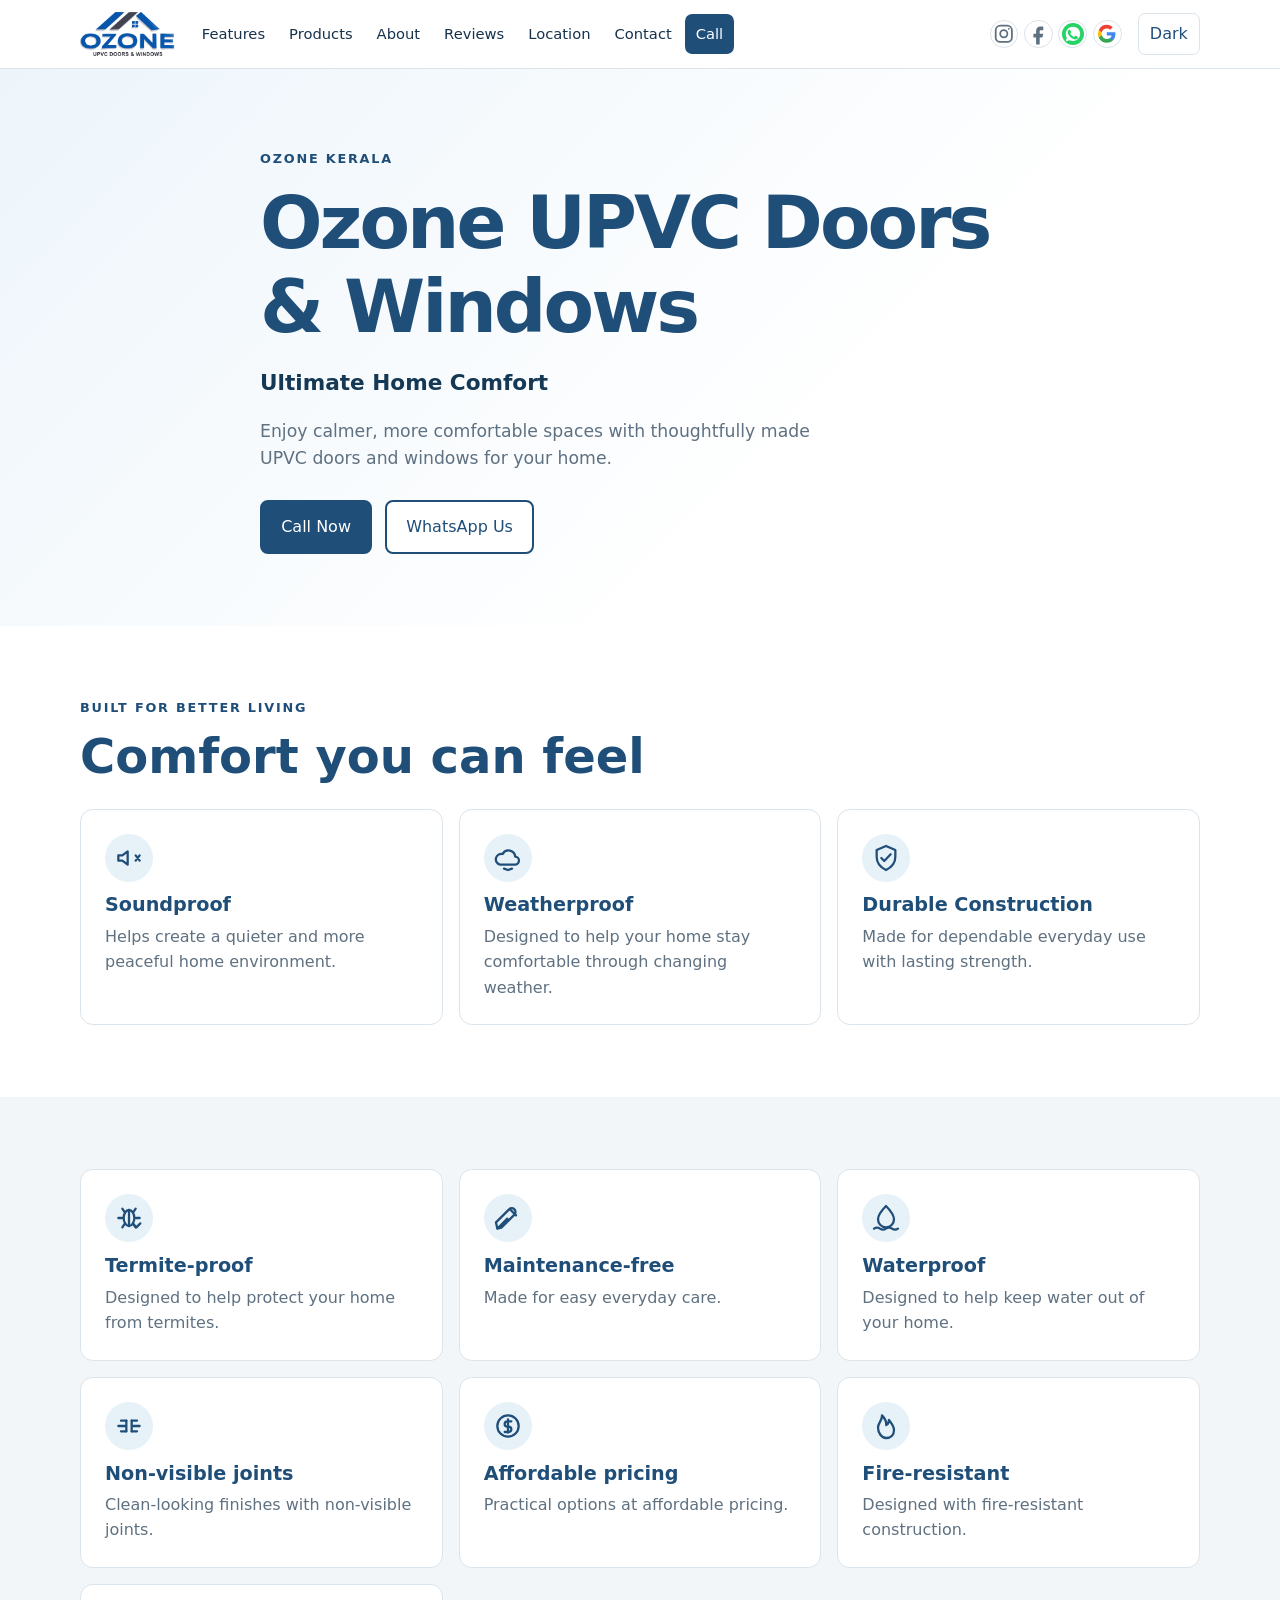
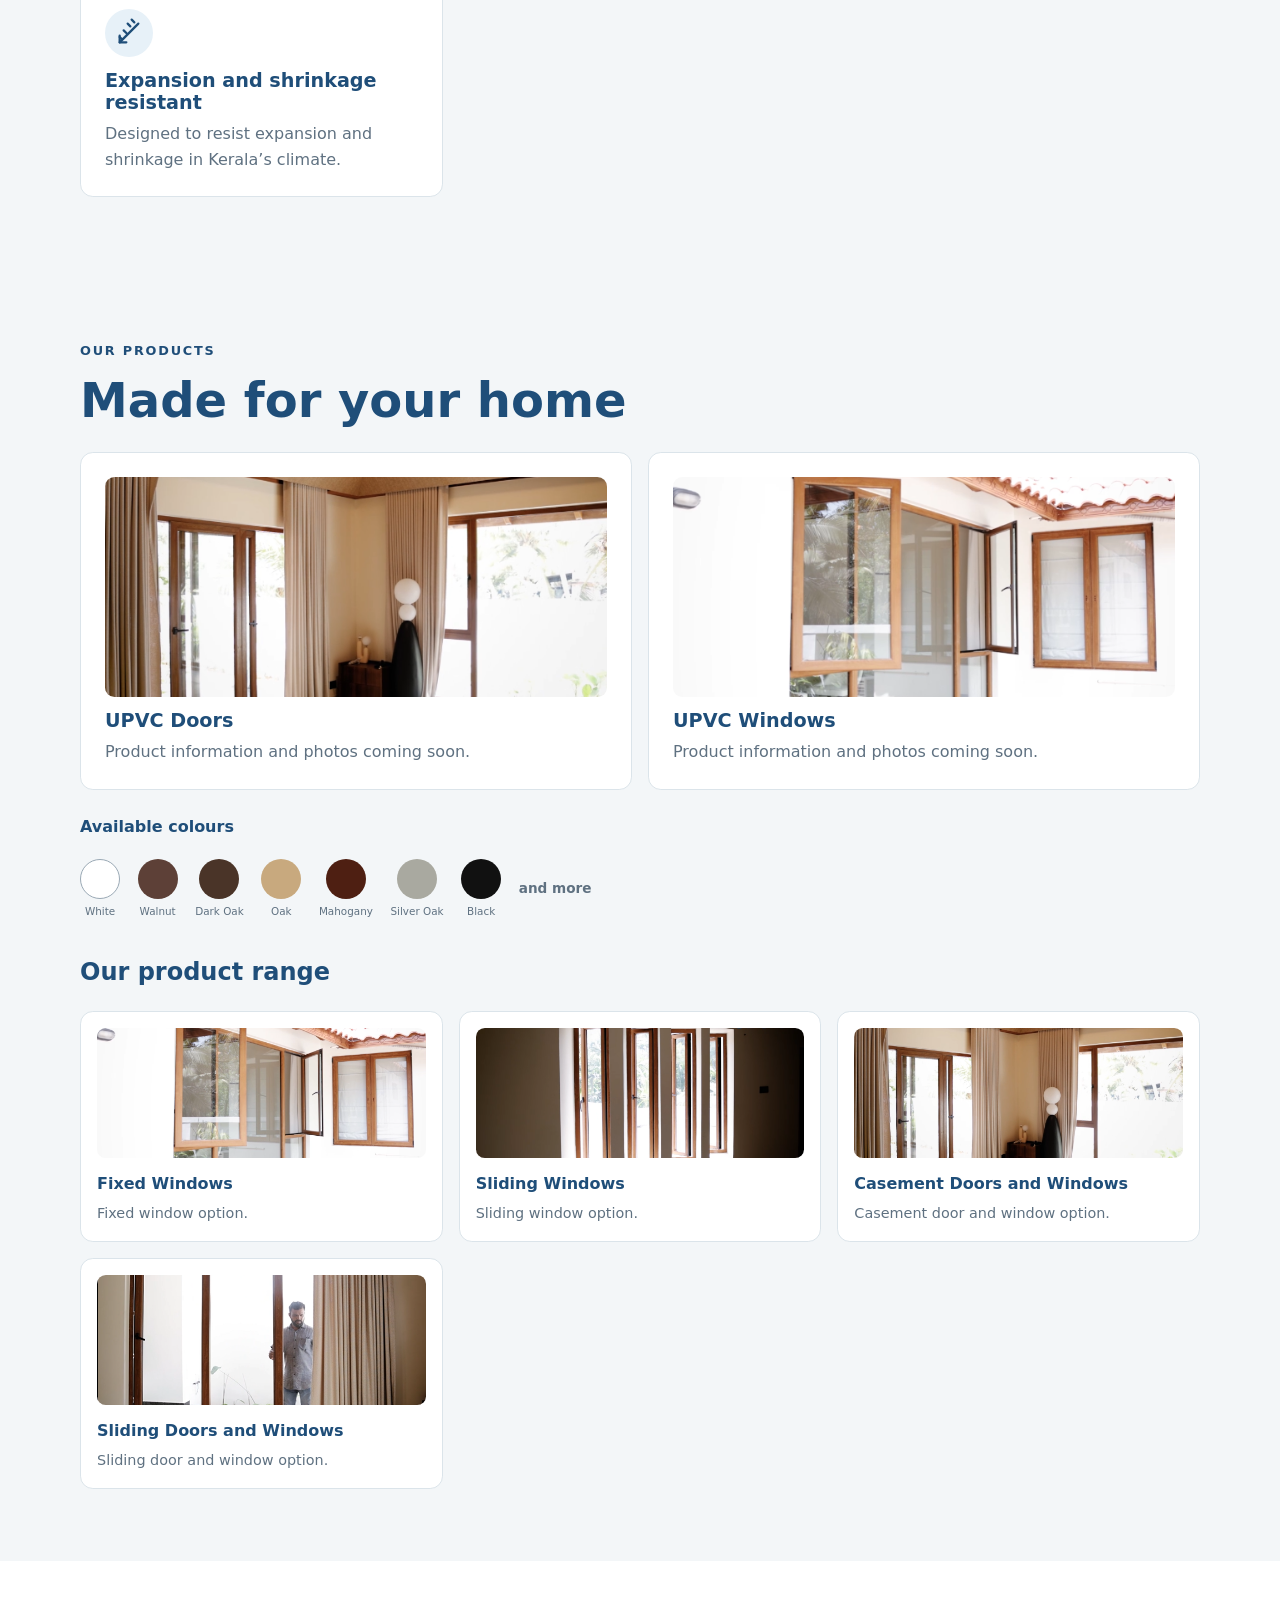
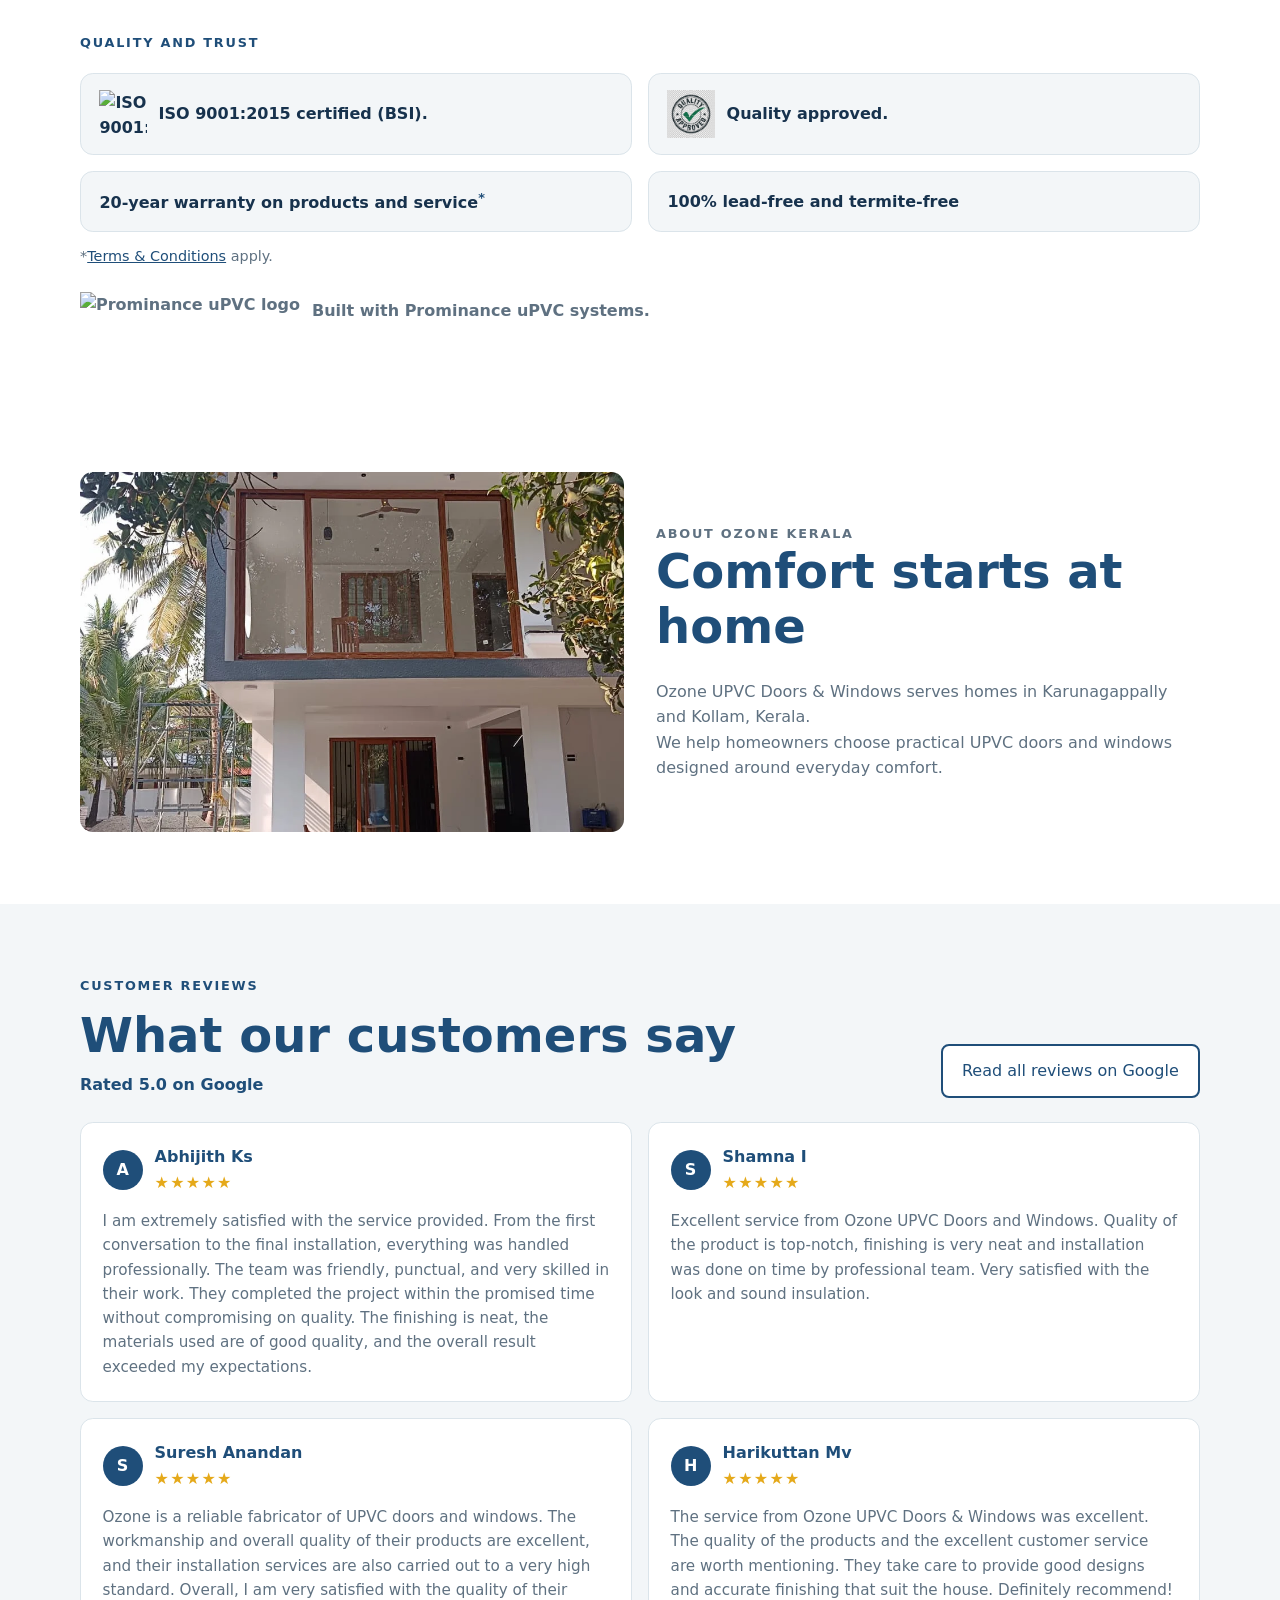
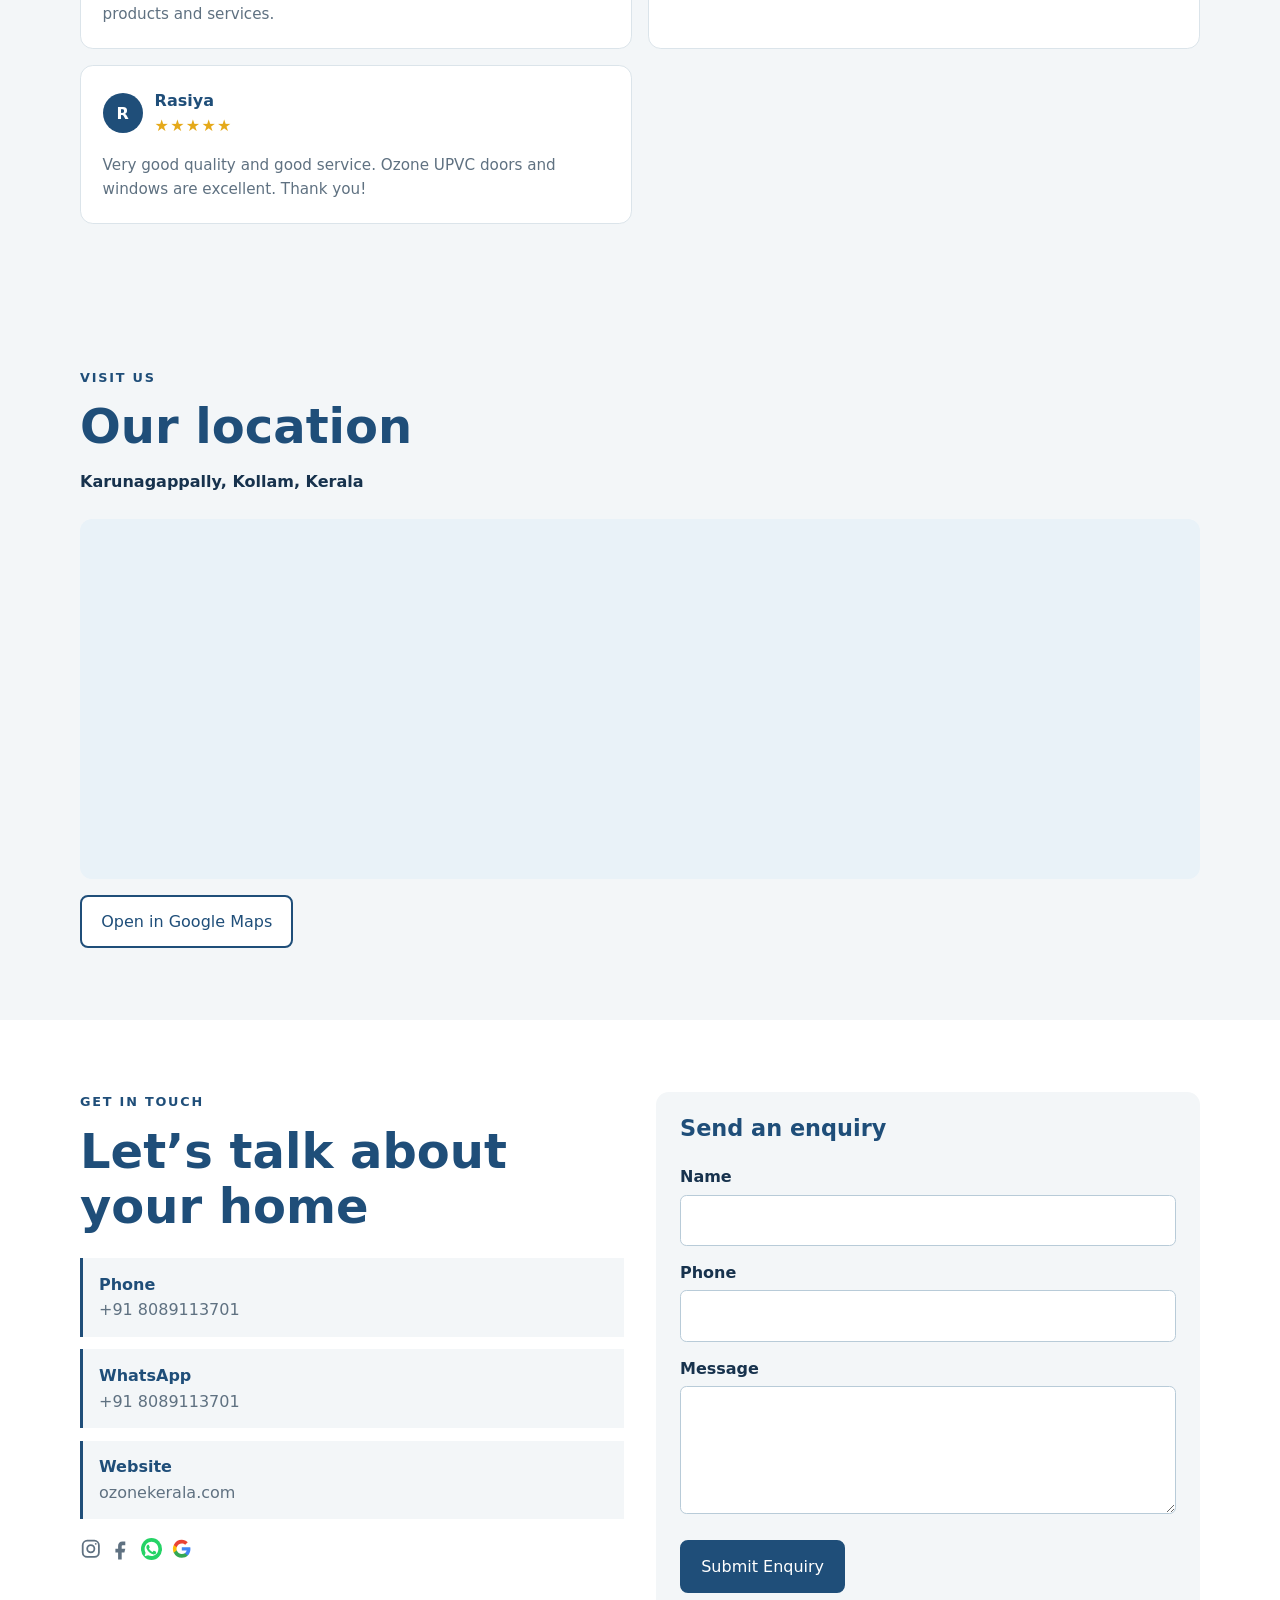
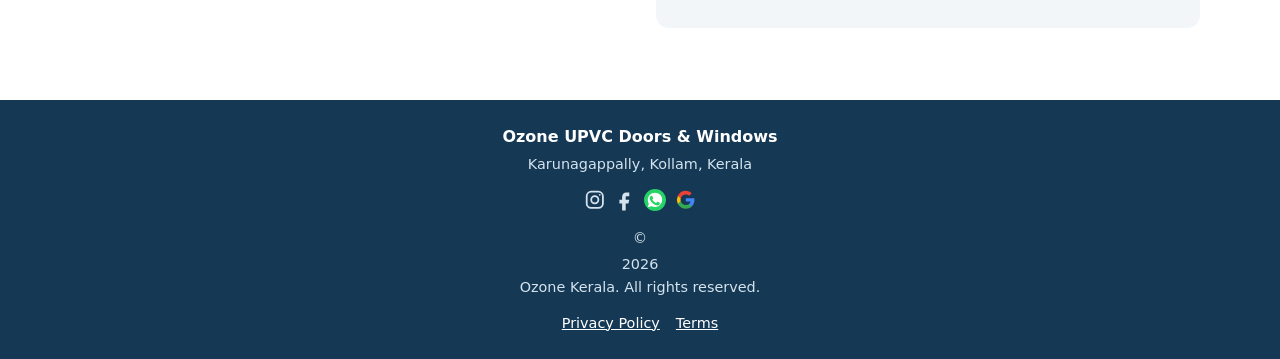
==== index.html @ e3a99dd0 "Add files via upload" ====
<!DOCTYPE html>
<html lang="en">
<head>
  <meta charset="UTF-8">
  <meta name="viewport" content="width=device-width, initial-scale=1.0">
  <meta name="description" content="Ozone UPVC Doors & Windows — Ultimate Home Comfort in Karunagappally, Kollam, Kerala.">
  <title>Ozone Kerala | UPVC Doors & Windows</title>
  <link rel="stylesheet" href="style.css">
</head>
<body>
  <header class="site-header">
    <nav class="nav container" aria-label="Main navigation">
      <a class="brand" href="#home" aria-label="Ozone Kerala home">
        <img class="brand-logo" src="images/ozone-logo.png" alt="Ozone Kerala logo">
        <span class="brand-fallback" hidden>Ozone Kerala</span>
        <span class="visually-hidden">Ozone Kerala</span>
      </a>
      <button class="nav-toggle" type="button" aria-expanded="false" aria-controls="nav-links">Menu</button>
      <div class="nav-links" id="nav-links">
        <a href="#features">Features</a>
        <a href="#products">Products</a>
        <a href="#about">About</a>
        <a href="#reviews">Reviews</a>
        <a href="#location">Location</a>
        <a href="#contact">Contact</a>
        <a class="nav-call" href="tel:+918089113701">Call</a>
      </div>
      <div class="social-links header-social" aria-label="Social links">
        <a class="social-icon instagram-icon" href="https://www.instagram.com/ozone_upvc_official/" aria-label="Ozone on Instagram" target="_blank" rel="noopener"><svg viewBox="0 0 24 24" aria-hidden="true"><rect x="3" y="3" width="18" height="18" rx="5" fill="none" stroke="currentColor" stroke-width="2"/><circle cx="12" cy="12" r="4" fill="none" stroke="currentColor" stroke-width="2"/><circle cx="17.5" cy="6.5" r="1" fill="currentColor"/></svg></a>
        <a class="social-icon facebook-icon" href="https://www.facebook.com/profile.php?id=61596107446256" aria-label="Ozone on Facebook" target="_blank" rel="noopener"><svg viewBox="0 0 24 24" aria-hidden="true"><path fill="currentColor" d="M14 8h3V4h-3c-3.3 0-5 2-5 5v3H6v4h3v8h4v-8h3l1-4h-4V9c0-.7.3-1 1-1Z"/></svg></a>
        <a class="social-icon whatsapp-icon" href="https://wa.me/918089113701" aria-label="Ozone on WhatsApp" target="_blank" rel="noopener"><svg viewBox="0 0 24 24" aria-hidden="true"><path fill="none" stroke="currentColor" stroke-width="2" d="M20 11.5a8 8 0 0 1-11.8 7L4 20l1.5-4.1A8 8 0 1 1 20 11.5Z"/><path fill="none" stroke="currentColor" stroke-width="2" stroke-linecap="round" d="M9 8.5c.3-.3.7-.2.9.1l.7 1.2c.2.3.1.6-.1.8l-.5.5c.5 1 1.3 1.8 2.3 2.3l.5-.5c.2-.2.5-.3.8-.1l1.2.7c.3.2.4.6.1.9l-.4.4c-.5.5-1.3.6-1.9.3-2.1-.9-3.9-2.7-4.8-4.8-.3-.7-.2-1.4.3-1.9L9 8.5Z"/></svg></a>
        <a class="social-icon google-icon" href="https://g.page/r/CSZUxiFrQUxIEBM/review" aria-label="Read Ozone reviews on Google" target="_blank" rel="noopener"><svg viewBox="0 0 24 24" aria-hidden="true"><path fill="#4285F4" d="M21.6 12.2c0-.7-.1-1.4-.2-2H12v3.8h5.4a4.6 4.6 0 0 1-2 3v2.5h3.2c1.9-1.8 3-4.3 3-7.3Z"/><path fill="#34A853" d="M12 22c2.7 0 5-.9 6.6-2.5l-3.2-2.5c-.9.6-2 .9-3.4.9-2.6 0-4.8-1.8-5.6-4.2H3.1v2.6A10 10 0 0 0 12 22Z"/><path fill="#FBBC05" d="M6.4 13.7a6 6 0 0 1 0-3.4V7.7H3.1a10 10 0 0 0 0 8.6l3.3-2.6Z"/><path fill="#EA4335" d="M12 6.1c1.5 0 2.8.5 3.8 1.5l2.8-2.8C17 3.2 14.7 2 12 2a10 10 0 0 0-8.9 5.7l3.3 2.6c.8-2.4 3-4.2 5.6-4.2Z"/></svg></a>
      </div>
    </nav>
  </header>

  <main>
    <section class="hero" id="home">
      <div class="container hero-content">
        <p class="eyebrow">Ozone Kerala</p>
        <h1>Ozone UPVC Doors &amp; Windows</h1>
        <p class="tagline">Ultimate Home Comfort</p>
        <p class="hero-copy">Enjoy calmer, more comfortable spaces with thoughtfully made UPVC doors and windows for your home.</p>
        <div class="button-row">
          <a class="button button-primary" href="tel:+918089113701">Call Now</a>
          <a class="button button-secondary" href="https://wa.me/918089113701">WhatsApp Us</a>
        </div>
      </div>
    </section>

    <section class="section" id="features">
      <div class="container">
        <p class="eyebrow">Built for better living</p>
        <h2>Comfort you can feel</h2>
        <div class="card-grid">
          <article class="feature-card"><span class="card-icon" aria-hidden="true">◌</span><h3>Soundproof</h3><p>Helps create a quieter and more peaceful home environment.</p></article>
          <article class="feature-card"><span class="card-icon" aria-hidden="true">◇</span><h3>Weatherproof</h3><p>Designed to help your home stay comfortable through changing weather.</p></article>
          <article class="feature-card"><span class="card-icon" aria-hidden="true">▣</span><h3>Durable Construction</h3><p>Made for dependable everyday use with lasting strength.</p></article>
        </div>
      </div>
    </section>

    <section class="section section-muted" id="features-more">
      <div class="container">
        <div class="card-grid">
          <article class="feature-card"><span class="card-icon" aria-hidden="true">▣</span><h3>Termite-proof</h3><p>Designed to help protect your home from termites.</p></article>
          <article class="feature-card"><span class="card-icon" aria-hidden="true">✦</span><h3>Maintenance-free</h3><p>Made for easy everyday care.</p></article>
          <article class="feature-card"><span class="card-icon" aria-hidden="true">◇</span><h3>Waterproof</h3><p>Designed to help keep water out of your home.</p></article>
          <article class="feature-card"><span class="card-icon" aria-hidden="true">⌁</span><h3>Non-visible joints</h3><p>Clean-looking finishes with non-visible joints.</p></article>
          <article class="feature-card"><span class="card-icon" aria-hidden="true">₹</span><h3>Affordable pricing</h3><p>Practical options at affordable pricing.</p></article>
          <article class="feature-card"><span class="card-icon" aria-hidden="true">△</span><h3>Fire-resistant</h3><p>Designed with fire-resistant construction.</p></article>
        </div>
        <p class="feature-note">Designed to resist expansion and shrinkage in Kerala’s climate.</p>
      </div>
    </section>

    <section class="section section-muted" id="products">
      <div class="container">
        <p class="eyebrow">Our products</p>
        <h2>Made for your home</h2>
        <div class="product-grid">
          <article class="product-card"><img class="product-main-image" src="images/door-1.png" alt="UPVC door in a bright living room"><h3>UPVC Doors</h3><p>Product information and photos coming soon.</p></article>
          <article class="product-card"><img class="product-main-image" src="images/window-1.png" alt="UPVC windows with wooden-look frames"><h3>UPVC Windows</h3><p>Product information and photos coming soon.</p></article>
        </div>
        <div class="colour-list"><strong>Available colours</strong><span>White, Walnut, Dark Oak, Oak, Mahogany, Silver Oak, Black, and more.</span></div>
      </div>
    </section>

    <section class="section" id="trust">
      <div class="container">
        <p class="eyebrow">Quality and trust</p>
        <div class="trust-badges">
          <span class="trust-badge"><img src="images/bsi-stamp.png.png" alt="ISO 9001:2015 certified (BSI)"><span>ISO 9001:2015 certified (BSI).</span></span>
          <span class="trust-badge"><img src="images/skz-stamp.png" alt="Quality approved"><span>Quality approved.</span></span>
          <span class="trust-badge">20-year warranty on products and service</span>
          <span class="trust-badge">100% lead-free and termite-free</span>
        </div>
        <div class="prominance-note">Built with Prominance uPVC systems.</div>
      </div>
    </section>

    <section class="section" id="about">
      <div class="container about-layout"><div class="about-image"><img src="images/window-3.jpg" alt="UPVC window at a home"></div><div class="narrow-content"><p class="eyebrow">About Ozone Kerala</p><h2>Comfort starts at home</h2><p>Ozone UPVC Doors &amp; Windows serves homes in Karunagappally and Kollam, Kerala.</p><p>We help homeowners choose practical UPVC doors and windows designed around everyday comfort.</p></div></div>
    </section>

    <section class="section section-muted" id="reviews">
      <div class="container">
        <div class="reviews-heading">
          <div><p class="eyebrow">Customer reviews</p><h2>What our customers say</h2><p class="rating-summary">Rated 5.0 on Google</p></div>
          <a class="button button-secondary" href="https://g.page/r/CSZUxiFrQUxIEBM/review">Read all reviews on Google</a>
        </div>
        <div class="reviews-grid" id="reviews-grid"></div>
      </div>
    </section>

    <section class="section section-muted" id="location">
      <div class="container"><p class="eyebrow">Visit us</p><h2>Our location</h2><p class="address">Karunagappally, Kollam, Kerala</p>
        <div class="map-frame"><iframe src="https://www.google.com/maps/embed?pb=!1m18!1m12!1m3!1d3939.9552568597574!2d76.54309747386797!3d9.067840888382017!2m3!1f0!2f0!3f0!3m2!1i1024!2i768!4f13.1!3m3!1m2!1s0x3b0603006b05c669%3A0x484c416b21c65426!2sOZONE%20UPVC%20DOORS%20%26%20WINDOWS!5e0!3m2!1sen!2sin!4v1795111959495!5m2!1sen!2sin" width="600" height="450" style="border:0;" allowfullscreen="" loading="lazy" referrerpolicy="strict-origin-when-cross-origin"></iframe></div>
        <a class="button button-secondary map-link" href="https://maps.app.goo.gl/h7eGjtoceVw1a8vk8">Open in Google Maps</a>
      </div>
    </section>

    <section class="section" id="contact">
      <div class="container contact-grid">
        <div><p class="eyebrow">Get in touch</p><h2>Let’s talk about your home</h2><div class="contact-details"><a href="tel:+918089113701"><strong>Phone</strong><span>+91 8089113701</span></a><a href="https://wa.me/918089113701"><strong>WhatsApp</strong><span>+91 8089113701</span></a><a href="https://ozonekerala.com"><strong>Website</strong><span>ozonekerala.com</span></a></div><div class="social-links contact-social" aria-label="Social links"><a class="social-icon instagram-icon" href="https://www.instagram.com/ozone_upvc_official/" aria-label="Ozone on Instagram" target="_blank" rel="noopener"><svg viewBox="0 0 24 24" aria-hidden="true"><rect x="3" y="3" width="18" height="18" rx="5" fill="none" stroke="currentColor" stroke-width="2"/><circle cx="12" cy="12" r="4" fill="none" stroke="currentColor" stroke-width="2"/><circle cx="17.5" cy="6.5" r="1" fill="currentColor"/></svg></a><a class="social-icon facebook-icon" href="https://www.facebook.com/profile.php?id=61596107446256" aria-label="Ozone on Facebook" target="_blank" rel="noopener"><svg viewBox="0 0 24 24" aria-hidden="true"><path fill="currentColor" d="M14 8h3V4h-3c-3.3 0-5 2-5 5v3H6v4h3v8h4v-8h3l1-4h-4V9c0-.7.3-1 1-1Z"/></svg></a><a class="social-icon whatsapp-icon" href="https://wa.me/918089113701" aria-label="Ozone on WhatsApp" target="_blank" rel="noopener"><svg viewBox="0 0 24 24" aria-hidden="true"><path fill="none" stroke="currentColor" stroke-width="2" d="M20 11.5a8 8 0 0 1-11.8 7L4 20l1.5-4.1A8 8 0 1 1 20 11.5Z"/><path fill="none" stroke="currentColor" stroke-width="2" stroke-linecap="round" d="M9 8.5c.3-.3.7-.2.9.1l.7 1.2c.2.3.1.6-.1.8l-.5.5c.5 1 1.3 1.8 2.3 2.3l.5-.5c.2-.2.5-.3.8-.1l1.2.7c.3.2.4.6.1.9l-.4.4c-.5.5-1.3.6-1.9.3-2.1-.9-3.9-2.7-4.8-4.8-.3-.7-.2-1.4.3-1.9L9 8.5Z"/></svg></a><a class="social-icon google-icon" href="https://g.page/r/CSZUxiFrQUxIEBM/review" aria-label="Read Ozone reviews on Google" target="_blank" rel="noopener"><svg viewBox="0 0 24 24" aria-hidden="true"><path fill="#4285F4" d="M21.6 12.2c0-.7-.1-1.4-.2-2H12v3.8h5.4a4.6 4.6 0 0 1-2 3v2.5h3.2c1.9-1.8 3-4.3 3-7.3Z"/><path fill="#34A853" d="M12 22c2.7 0 5-.9 6.6-2.5l-3.2-2.5c-.9.6-2 .9-3.4.9-2.6 0-4.8-1.8-5.6-4.2H3.1v2.6A10 10 0 0 0 12 22Z"/><path fill="#FBBC05" d="M6.4 13.7a6 6 0 0 1 0-3.4V7.7H3.1a10 10 0 0 0 0 8.6l3.3-2.6Z"/><path fill="#EA4335" d="M12 6.1c1.5 0 2.8.5 3.8 1.5l2.8-2.8C17 3.2 14.7 2 12 2a10 10 0 0 0-8.9 5.7l3.3 2.6c.8-2.4 3-4.2 5.6-4.2Z"/></svg></a></div></div>
        <form class="enquiry-form" id="enquiry-form"><h3>Send an enquiry</h3><label for="name">Name</label><input id="name" name="name" type="text" autocomplete="name" required><label for="phone">Phone</label><input id="phone" name="phone" type="tel" autocomplete="tel" required><label for="message">Message</label><textarea id="message" name="message" rows="4" required></textarea>
          <!-- This form needs a form service to be connected later. -->
          <button class="button button-primary" type="submit">Submit Enquiry</button><p class="form-status" id="form-status" aria-live="polite"></p>
        </form>
      </div>
    </section>
  </main>

  <footer class="site-footer"><div class="container footer-content"><div><strong>Ozone UPVC Doors &amp; Windows</strong><span>Karunagappally, Kollam, Kerala</span></div><div class="social-links footer-social" aria-label="Social links"><a class="social-icon instagram-icon" href="https://www.instagram.com/ozone_upvc_official/" aria-label="Ozone on Instagram" target="_blank" rel="noopener"><svg viewBox="0 0 24 24" aria-hidden="true"><rect x="3" y="3" width="18" height="18" rx="5" fill="none" stroke="currentColor" stroke-width="2"/><circle cx="12" cy="12" r="4" fill="none" stroke="currentColor" stroke-width="2"/><circle cx="17.5" cy="6.5" r="1" fill="currentColor"/></svg></a><a class="social-icon facebook-icon" href="https://www.facebook.com/profile.php?id=61596107446256" aria-label="Ozone on Facebook" target="_blank" rel="noopener"><svg viewBox="0 0 24 24" aria-hidden="true"><path fill="currentColor" d="M14 8h3V4h-3c-3.3 0-5 2-5 5v3H6v4h3v8h4v-8h3l1-4h-4V9c0-.7.3-1 1-1Z"/></svg></a><a class="social-icon whatsapp-icon" href="https://wa.me/918089113701" aria-label="Ozone on WhatsApp" target="_blank" rel="noopener"><svg viewBox="0 0 24 24" aria-hidden="true"><path fill="none" stroke="currentColor" stroke-width="2" d="M20 11.5a8 8 0 0 1-11.8 7L4 20l1.5-4.1A8 8 0 1 1 20 11.5Z"/><path fill="none" stroke="currentColor" stroke-width="2" stroke-linecap="round" d="M9 8.5c.3-.3.7-.2.9.1l.7 1.2c.2.3.1.6-.1.8l-.5.5c.5 1 1.3 1.8 1.3 2.3l.5-.5c.2-.2.5-.3.8-.1l1.2.7c.3.2.4.6.1.9l-.4.4c-.5.5-1.3.6-1.9.3-2.1-.9-3.9-2.7-4.8-4.8-.3-.7-.2-1.4.3-1.9L9 8.5Z"/></svg></a><a class="social-icon google-icon" href="https://g.page/r/CSZUxiFrQUxIEBM/review" aria-label="Read Ozone reviews on Google" target="_blank" rel="noopener"><svg viewBox="0 0 24 24" aria-hidden="true"><path fill="#4285F4" d="M21.6 12.2c0-.7-.1-1.4-.2-2H12v3.8h5.4a4.6 4.6 0 0 1-2 3v2.5h3.2c1.9-1.8 3-4.3 3-7.3Z"/><path fill="#34A853" d="M12 22c2.7 0 5-.9 6.6-2.5l-3.2-2.5c-.9.6-2 .9-3.4.9-2.6 0-4.8-1.8-5.6-4.2H3.1v2.6A10 10 0 0 0 12 22Z"/><path fill="#FBBC05" d="M6.4 13.7a6 6 0 0 1 0-3.4V7.7H3.1a10 10 0 0 0 0 8.6l3.3-2.6Z"/><path fill="#EA4335" d="M12 6.1c1.5 0 2.8.5 3.8 1.5l2.8-2.8C17 3.2 14.7 2 12 2a10 10 0 0 0-8.9 5.7l3.3 2.6c.8-2.4 3-4.2 5.6-4.2Z"/></svg></a></div><p>&copy; <span id="current-year"></span> Ozone Kerala. All rights reserved.</p></div></footer>
  <script src="script.js"></script>
</body>
</html>
---- style.css ----
:root{--blue:#1f4e79;--blue-dark:#153855;--ink:#17324d;--muted:#5f7181;--light:#f3f6f8;--border:#dbe4ea}
*{box-sizing:border-box}html{scroll-behavior:smooth}body{margin:0;color:var(--ink);font-family:Inter,ui-sans-serif,system-ui,-apple-system,"Segoe UI",sans-serif;line-height:1.6}a{color:inherit;text-decoration:none}.container{width:min(1120px,calc(100% - 2rem));margin:auto}.site-header{position:sticky;top:0;z-index:10;background:#fff;border-bottom:1px solid var(--border)}.nav{min-height:68px;display:flex;align-items:center;justify-content:space-between;gap:1rem}.brand{display:flex;align-items:center;gap:.65rem;font-weight:800;color:var(--blue);font-size:1.05rem}.brand small{display:block;color:var(--muted);font-size:.68rem;letter-spacing:.12em;text-transform:uppercase}.brand-mark{display:grid;place-items:center;width:2.15rem;height:2.15rem;border:2px solid var(--blue);border-radius:50%;font-size:1.2rem}.nav-toggle{border:1px solid var(--border);background:#fff;color:var(--blue);padding:.55rem .75rem;border-radius:.45rem;font:inherit}.nav-links{display:none;position:absolute;top:68px;left:0;right:0;padding:1rem;background:#fff;border-bottom:1px solid var(--border)}.nav-links.open{display:grid;gap:.75rem}.nav-links a{padding:.5rem}.nav-call{color:#fff!important;background:var(--blue);border-radius:.45rem;text-align:center}.hero{background:linear-gradient(135deg,#edf5fb,#fff 65%);padding:5rem 0 4.5rem}.hero-content{max-width:760px}.eyebrow{color:var(--blue);font-size:.8rem;font-weight:800;letter-spacing:.14em;text-transform:uppercase;margin:0 0 .7rem}h1,h2,h3{line-height:1.15;color:var(--blue);margin-top:0}h1{font-size:clamp(2.35rem,8vw,4.6rem);letter-spacing:-.04em;margin-bottom:1rem}h2{font-size:clamp(1.9rem,5vw,3rem);margin-bottom:1.5rem}.tagline{font-size:1.35rem;font-weight:700;color:var(--blue-dark);margin:.5rem 0}.hero-copy{max-width:580px;color:var(--muted);font-size:1.08rem}.button-row{display:flex;flex-wrap:wrap;gap:.8rem;margin-top:1.7rem}.button{display:inline-flex;align-items:center;justify-content:center;min-height:3.1rem;padding:.75rem 1.2rem;border:2px solid var(--blue);border-radius:.5rem;font-weight:750;cursor:pointer;font:inherit}.button-primary{background:var(--blue);color:#fff}.button-primary:hover,.nav-call:hover{background:var(--blue-dark)}.button-secondary{color:var(--blue);background:#fff}.section{padding:4.5rem 0}.section-muted{background:var(--light)}.card-grid,.product-grid{display:grid;gap:1rem}.feature-card,.product-card{background:#fff;border:1px solid var(--border);border-radius:.8rem;padding:1.5rem}.feature-card h3,.product-card h3{margin:.8rem 0 .45rem;font-size:1.2rem}.feature-card p,.product-card p,.narrow-content p{color:var(--muted);margin:0}.card-icon{display:grid;place-items:center;width:2.6rem;height:2.6rem;border-radius:50%;background:#e7f1f8;color:var(--blue);font-size:1.45rem}.product-placeholder{min-height:150px;display:grid;place-items:center;border:1px dashed #9eb7c8;border-radius:.6rem;background:#f7fafc;color:#7190a6;font-weight:700}.narrow-content{max-width:760px}.address{font-weight:700;margin-top:-.6rem}.map-placeholder{min-height:260px;margin-top:1.5rem;border:1px dashed #9eb7c8;border-radius:.75rem;background:linear-gradient(135deg,#e9f2f8,#f8fbfd);display:grid;place-items:center;color:#7190a6;font-weight:700;text-align:center}.contact-grid{display:grid;gap:2rem}.contact-details{display:grid;gap:.8rem;margin-top:1.5rem}.contact-details a{display:flex;flex-direction:column;padding:.85rem 1rem;border-left:3px solid var(--blue);background:var(--light)}.contact-details strong{color:var(--blue)}.contact-details span{color:var(--muted)}.enquiry-form{padding:1.5rem;background:var(--light);border-radius:.8rem}.enquiry-form h3{font-size:1.4rem}.enquiry-form label{display:block;font-weight:700;margin:.85rem 0 .3rem}.enquiry-form input,.enquiry-form textarea{width:100%;border:1px solid #b8cbd8;border-radius:.4rem;padding:.75rem;font:inherit;background:#fff}.enquiry-form textarea{resize:vertical}.enquiry-form .button{margin-top:1.1rem}.form-status{color:var(--blue);font-size:.9rem;margin:.7rem 0 0}.site-footer{background:var(--blue-dark);color:#fff;padding:1.5rem 0}.footer-content{display:flex;flex-direction:column;gap:.8rem}.footer-content strong,.footer-content span{display:block}.footer-content span,.footer-content p{color:#d4e3ed;font-size:.9rem;margin:.2rem 0 0}
@media (min-width:700px){.container{width:min(1120px,calc(100% - 4rem))}.nav-toggle{display:none}.nav-links{position:static;display:flex;align-items:center;gap:.2rem;padding:0;border:0}.nav-links a{padding:.5rem .65rem;font-size:.92rem}.card-grid,.product-grid{grid-template-columns:repeat(3,1fr)}.product-grid{grid-template-columns:repeat(2,1fr)}.contact-grid{grid-template-columns:1fr 1fr;align-items:start}.footer-content{flex-direction:row;align-items:center;justify-content:space-between}}

/* Keep hover movement gentle and consistent across interactive elements. */
.feature-card,.product-card,.button,.nav-links a,.contact-details a,.social-icon{transition:transform .3s ease,box-shadow .3s ease,background-color .3s ease,color .3s ease,border-color .3s ease}
.feature-card:hover,.product-card:hover{transform:translateY(-4px);box-shadow:0 .7rem 1.5rem rgba(31,78,121,.14)}
.product-placeholder{overflow:hidden}
.product-placeholder img{display:block;width:100%;height:100%;object-fit:cover;transition:transform .3s ease}
.product-placeholder:hover img{transform:scale(1.05)}
.product-main-image{display:block;width:100%;height:180px;object-fit:cover;border-radius:.6rem}
.button:hover{transform:translateY(-2px)}
.button-secondary:hover{background:var(--blue);color:#fff}
.nav-links a:hover{color:var(--blue);background:#edf5fb;border-radius:.4rem}
.social-icon:hover{color:var(--blue)}
.social-links{display:flex;align-items:center;gap:.55rem;flex-wrap:wrap}
.social-icon{color:var(--muted);font-weight:750;font-size:.9rem}
.header-social{gap:.35rem;margin-left:auto}
.header-social .social-icon{display:grid;place-items:center;width:1.8rem;height:1.8rem;border:1px solid var(--border);border-radius:50%;font-size:.8rem}
.contact-social{margin-top:1.2rem}
.footer-social .social-icon{color:#d4e3ed}
.footer-social .social-icon:hover{color:#fff}
.reviews-heading{display:flex;align-items:end;justify-content:space-between;gap:1.5rem;margin-bottom:1.5rem}
.reviews-heading h2{margin-bottom:.55rem}
.rating-summary{color:var(--blue);font-weight:800;margin:0}
.reviews-grid{display:grid;grid-template-columns:1fr;gap:1rem}
.review-card{background:#fff;border:1px solid var(--border);border-radius:.8rem;padding:1.35rem;transition:transform .3s ease,box-shadow .3s ease,background-color .3s ease,border-color .3s ease}
.review-card:hover{transform:translateY(-4px);box-shadow:0 .7rem 1.5rem rgba(31,78,121,.14)}
.review-header{display:flex;align-items:center;gap:.75rem;margin-bottom:.85rem}
.review-avatar{display:grid;place-items:center;width:2.5rem;height:2.5rem;border-radius:50%;background:var(--blue);color:#fff;font-weight:800}
.review-name{font-weight:800;color:var(--blue)}
.review-stars{color:#e5a91a;letter-spacing:.08em;font-size:1rem}
.review-text{color:var(--muted);font-size:.95rem;margin:0}
.map-frame{width:100%;height:280px;margin-top:1.5rem;overflow:hidden;border-radius:.75rem;background:#e9f2f8}
.map-frame iframe{display:block;width:100%;height:100%;border:0}
.map-link{margin-top:1rem}
.theme-toggle{min-height:2.5rem;padding:.45rem .7rem;border:1px solid var(--border);border-radius:.45rem;background:#fff;color:var(--blue);font:inherit;cursor:pointer;transition:background-color .3s ease,color .3s ease,border-color .3s ease}
.theme-toggle:hover{background:#edf5fb}
.splash-screen{position:fixed;inset:0;z-index:100;display:grid;place-items:center;background:#fff;opacity:1;visibility:visible;transition:opacity .35s ease,visibility .35s ease}
.splash-screen.is-hidden{opacity:0;visibility:hidden;pointer-events:none}
.splash-logo{width:min(260px,65vw);height:auto;min-height:44px;object-fit:contain;animation:splash-fade-in .7s ease both}.splash-fallback{color:var(--blue);font-size:clamp(1.5rem,6vw,2.4rem);font-weight:800}
@keyframes splash-fade-in{from{opacity:0;transform:scale(.97)}to{opacity:1;transform:scale(1)}}

/* Dark mode uses the saved choice, or the device preference on first visit. */
body.dark-mode{--ink:#edf5fb;--muted:#b7c7d4;--light:#17283c;--border:#2b4660;background:#0f1b2a;color:var(--ink)}
body.dark-mode .site-header,body.dark-mode .nav-links,body.dark-mode .theme-toggle{background:#0f1b2a;color:var(--ink);border-color:var(--border)}
body.dark-mode .hero{background:linear-gradient(135deg,#132940,#0f1b2a 65%)}
body.dark-mode .feature-card,body.dark-mode .product-card,body.dark-mode .button-secondary{background:#17283c;color:var(--ink);border-color:var(--border)}
body.dark-mode .review-card{background:#17283c;color:var(--ink);border-color:var(--border)}
body.dark-mode .feature-card:hover,body.dark-mode .product-card:hover{box-shadow:0 .7rem 1.5rem rgba(0,0,0,.28)}
body.dark-mode .product-placeholder,body.dark-mode .map-placeholder{background:#132940;border-color:#42627d;color:#b7c7d4}
body.dark-mode .enquiry-form,body.dark-mode .contact-details a{background:#17283c}
body.dark-mode .enquiry-form input,body.dark-mode .enquiry-form textarea{background:#0f1b2a;color:var(--ink);border-color:#42627d}
body.dark-mode .splash-screen{background:#0f1b2a}
body.dark-mode .splash-logo{background:#fff;border-radius:.65rem;padding:.45rem}

@media (prefers-reduced-motion:reduce){html{scroll-behavior:auto}.feature-card,.product-card,.button,.nav-links a,.contact-details a,.social-icon,.product-placeholder img,.theme-toggle{transition:none}.feature-card:hover,.product-card:hover,.button:hover,.product-placeholder:hover img{transform:none}.splash-logo{animation:none}.splash-screen{transition:none}}
@media (min-width:700px){.reviews-grid{grid-template-columns:repeat(2,1fr)}.map-frame{height:360px}}
@media (max-width:699px){.reviews-heading{align-items:flex-start;flex-direction:column}.header-social{display:none}}

/* Header and footer icon updates. */
.brand{flex-shrink:0}
.brand-logo{display:block;width:auto;height:44px}.brand-fallback{font-weight:800;color:var(--blue)}
.visually-hidden{position:absolute;width:1px;height:1px;padding:0;margin:-1px;overflow:hidden;clip:rect(0,0,0,0);white-space:nowrap;border:0}
.social-links{flex-wrap:wrap}
.social-icon{display:inline-flex;align-items:center;justify-content:center;transition:transform .3s ease,color .3s ease}
.social-icon svg{display:block;width:1.35rem;height:1.35rem}
.social-icon:hover{transform:translateY(-2px)}
.instagram-icon:hover{color:#e4405f}.facebook-icon:hover{color:#1877f2}.whatsapp-icon:hover{color:#25d366}.google-icon:hover{color:#fbbc05}
.whatsapp-icon img{display:block;width:1.35rem;height:1.35rem}
.header-social{flex-wrap:nowrap;gap:.35rem;margin-left:auto;white-space:nowrap}
.header-social .social-icon{display:inline-flex;width:1.8rem;height:1.8rem;border:1px solid var(--border);border-radius:50%;font-size:.8rem}
.footer-content{align-items:center;text-align:center}
@media (min-width:700px){.footer-content{flex-direction:column;align-items:center;justify-content:center}}
@media (min-width:700px) and (max-width:899px){.header-social{display:none}}
@media (max-width:699px){.brand-logo{height:36px}.header-social{display:none}}
@media (prefers-reduced-motion:reduce){.social-icon{transition:none}.social-icon:hover{transform:none}}
.feature-note{margin:1.5rem 0 0;color:var(--muted);font-weight:700}
.colour-list{display:flex;flex-wrap:wrap;gap:.5rem .8rem;margin-top:1.5rem;color:var(--muted)}
.colour-list strong{color:var(--blue)}
.trust-badges{display:grid;grid-template-columns:1fr;gap:1rem;margin-top:1.2rem}
.trust-badge{display:flex;align-items:center;min-height:3.5rem;padding:1rem 1.15rem;border:1px solid var(--border);border-radius:.8rem;background:var(--light);color:var(--ink);font-weight:750}
.prominance-note{margin-top:1.5rem;color:var(--muted);font-weight:700}
.legal-links{display:flex;justify-content:center;gap:1rem;font-size:.9rem}
.legal-links a{text-decoration:underline}
.legal-content h2{font-size:clamp(1.35rem,3vw,1.8rem);margin:2.2rem 0 .7rem}.legal-content p,.legal-content li{color:var(--muted)}.legal-content ul{padding-left:1.35rem;margin:.7rem 0 1.2rem}.legal-content li{margin:.45rem 0}.legal-updated{margin-bottom:1.5rem}
.product-gallery{display:grid;gap:.5rem;margin-bottom:1rem;overflow:hidden}
.product-gallery>img:first-child{width:100%;height:170px;object-fit:cover;border-radius:.6rem}
.product-gallery>img:not(:first-child){width:100%;height:70px;object-fit:cover;border-radius:.45rem}
.product-gallery{grid-template-columns:1fr 1fr}.product-gallery>img:first-child{grid-column:1/-1}
.colour-swatches{display:flex;flex-wrap:wrap;gap:1rem 1.1rem;align-items:start;width:100%;margin-top:.7rem}
.colour-swatch{display:flex;flex-direction:column;align-items:center;gap:.25rem;color:var(--muted);font-size:.78rem;text-align:center}
.swatch-circle{display:block;width:40px;height:40px;border-radius:50%;border:1px solid transparent}.colour-swatch:first-child .swatch-circle{border-color:#9aa9b5}.colour-more{align-self:center;color:var(--muted);font-size:.85rem;font-weight:700}
.product-range{margin-top:2.5rem}.product-range h3{font-size:1.5rem}.product-range-grid{display:grid;grid-template-columns:1fr;gap:1rem}.product-variant{background:#fff;border:1px solid var(--border);border-radius:.8rem;padding:1rem}.product-variant img{display:block;width:100%;height:130px;object-fit:cover;border-radius:.55rem;margin-bottom:.8rem}.product-variant h4{color:var(--blue);margin:0 0 .35rem}.product-variant p{color:var(--muted);margin:0;font-size:.9rem}
.trust-badge img{width:48px;height:48px;object-fit:contain;margin-right:.7rem}.trust-badge sup{color:var(--blue);font-size:.8em}.warranty-note{margin:.8rem 0 0;color:var(--muted);font-size:.9rem}.warranty-note a{text-decoration:underline;color:var(--blue)}.prominance-note{display:flex;align-items:center;gap:.75rem}.prominance-note img{width:auto;height:36px;object-fit:contain}
.about-layout{display:grid;gap:2rem;align-items:center}.about-image img{display:block;width:100%;height:100%;max-height:360px;object-fit:cover;border-radius:.8rem}.about-layout .narrow-content{max-width:none}
body.dark-mode .trust-badge{background:#17283c;border-color:var(--border)}
body.dark-mode .product-variant{background:#17283c;border-color:var(--border)}
body.dark-mode .product-variant h4{color:var(--heading)}
@media (min-width:700px){.trust-badges{grid-template-columns:repeat(2,1fr)}}
@media (min-width:700px){.about-layout{grid-template-columns:minmax(0,1fr) minmax(0,1fr)}}
:root{--text:#17324d;--heading:#1f4e79}
body{color:var(--text)}
h1,h2,h3,h4{color:var(--heading)}
body.dark-mode{--text:#edf5fb;--heading:#b8d9f5}
body.dark-mode h1,body.dark-mode h2,body.dark-mode h3,body.dark-mode h4{color:var(--heading)}
body.dark-mode p,body.dark-mode label,body.dark-mode li,body.dark-mode .feature-note,body.dark-mode .prominance-note{color:var(--text)}
body.dark-mode .eyebrow,body.dark-mode .rating-summary,body.dark-mode .contact-details strong{color:#8fc4ec}
body.dark-mode .footer-content strong,body.dark-mode .footer-content span,body.dark-mode .footer-content p{color:#edf5fb}
.card-icon{width:48px;height:48px;background:var(--icon-bg);color:var(--heading);font-size:1rem}
.card-icon svg{display:block;width:32px;height:32px;fill:none;stroke:currentColor;stroke-width:1.7;stroke-linecap:round;stroke-linejoin:round}
:root{--icon-bg:#e7f1f8}
body.dark-mode{--icon-bg:#263f57}
@media (min-width:700px){.product-range-grid{grid-template-columns:repeat(3,1fr)}.product-gallery>img:not(:first-child){height:70px}}
@media (min-width:700px){.product-main-image{height:220px}}
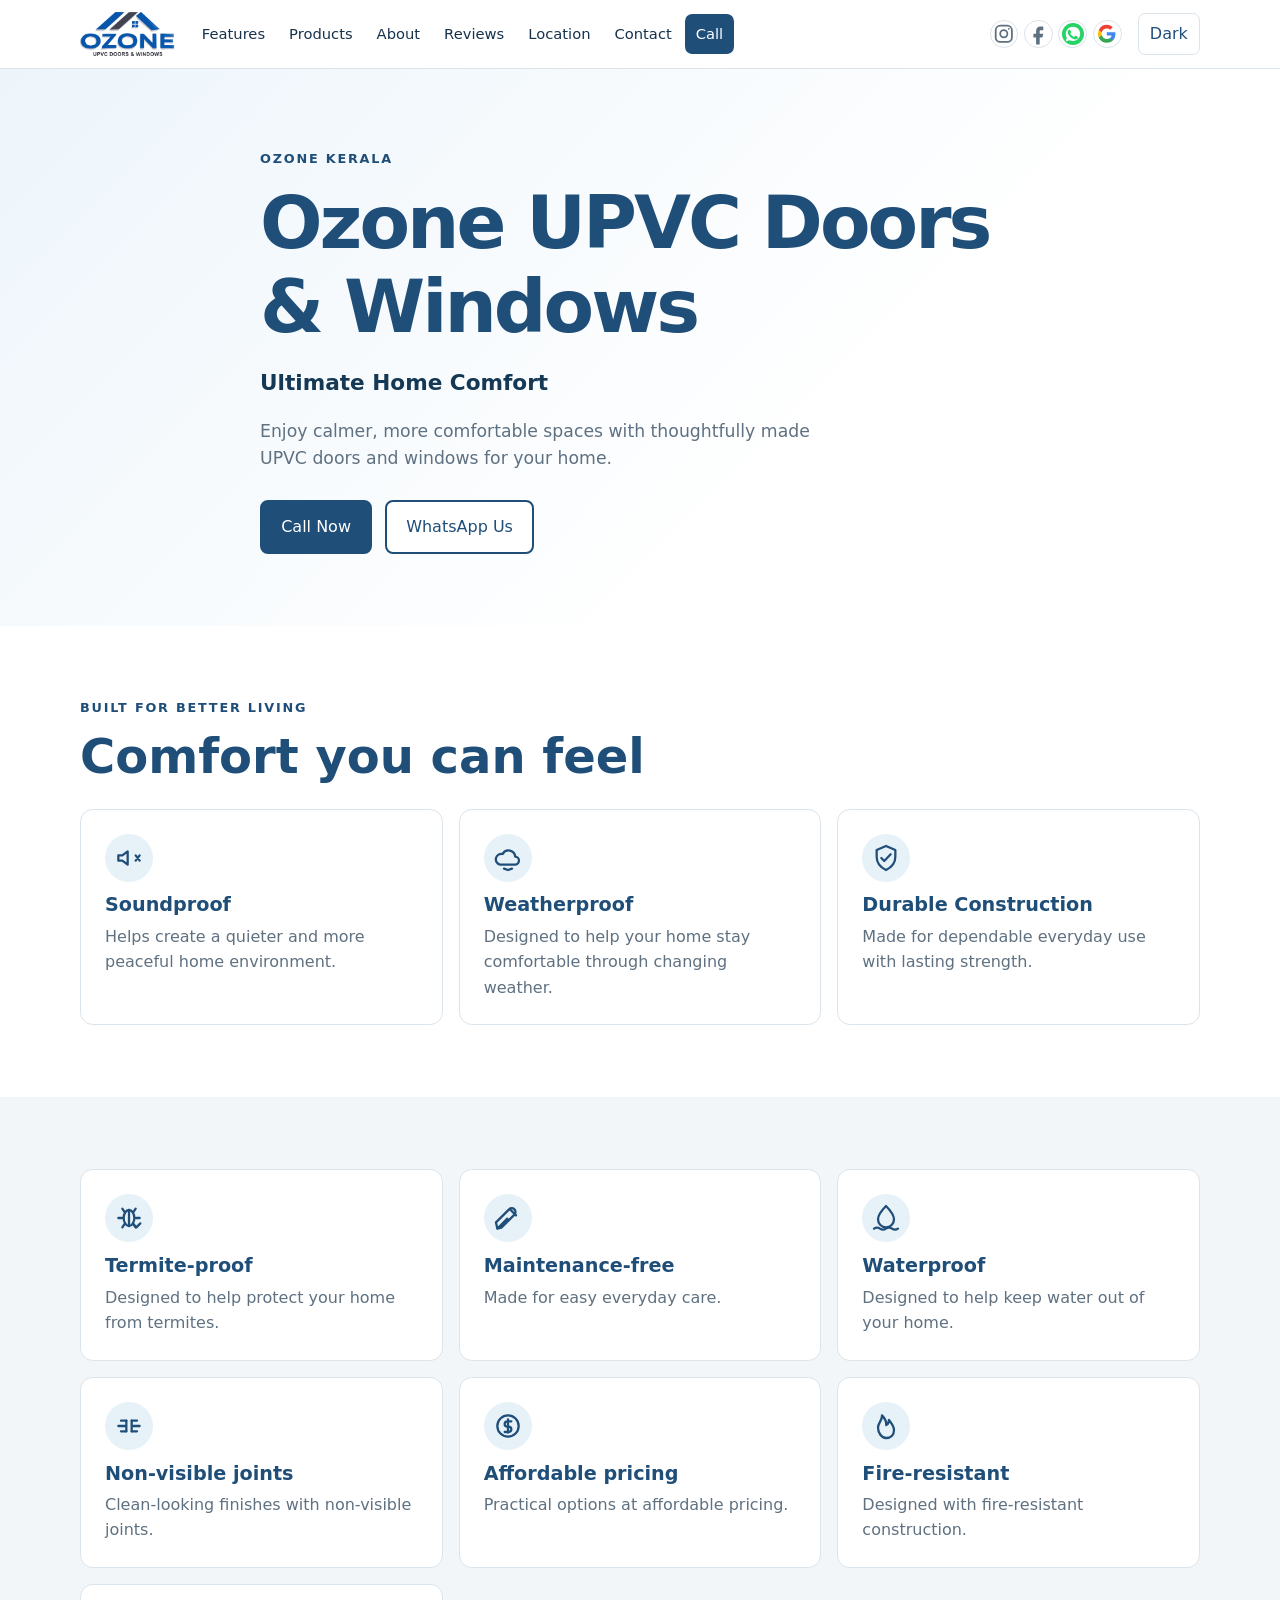
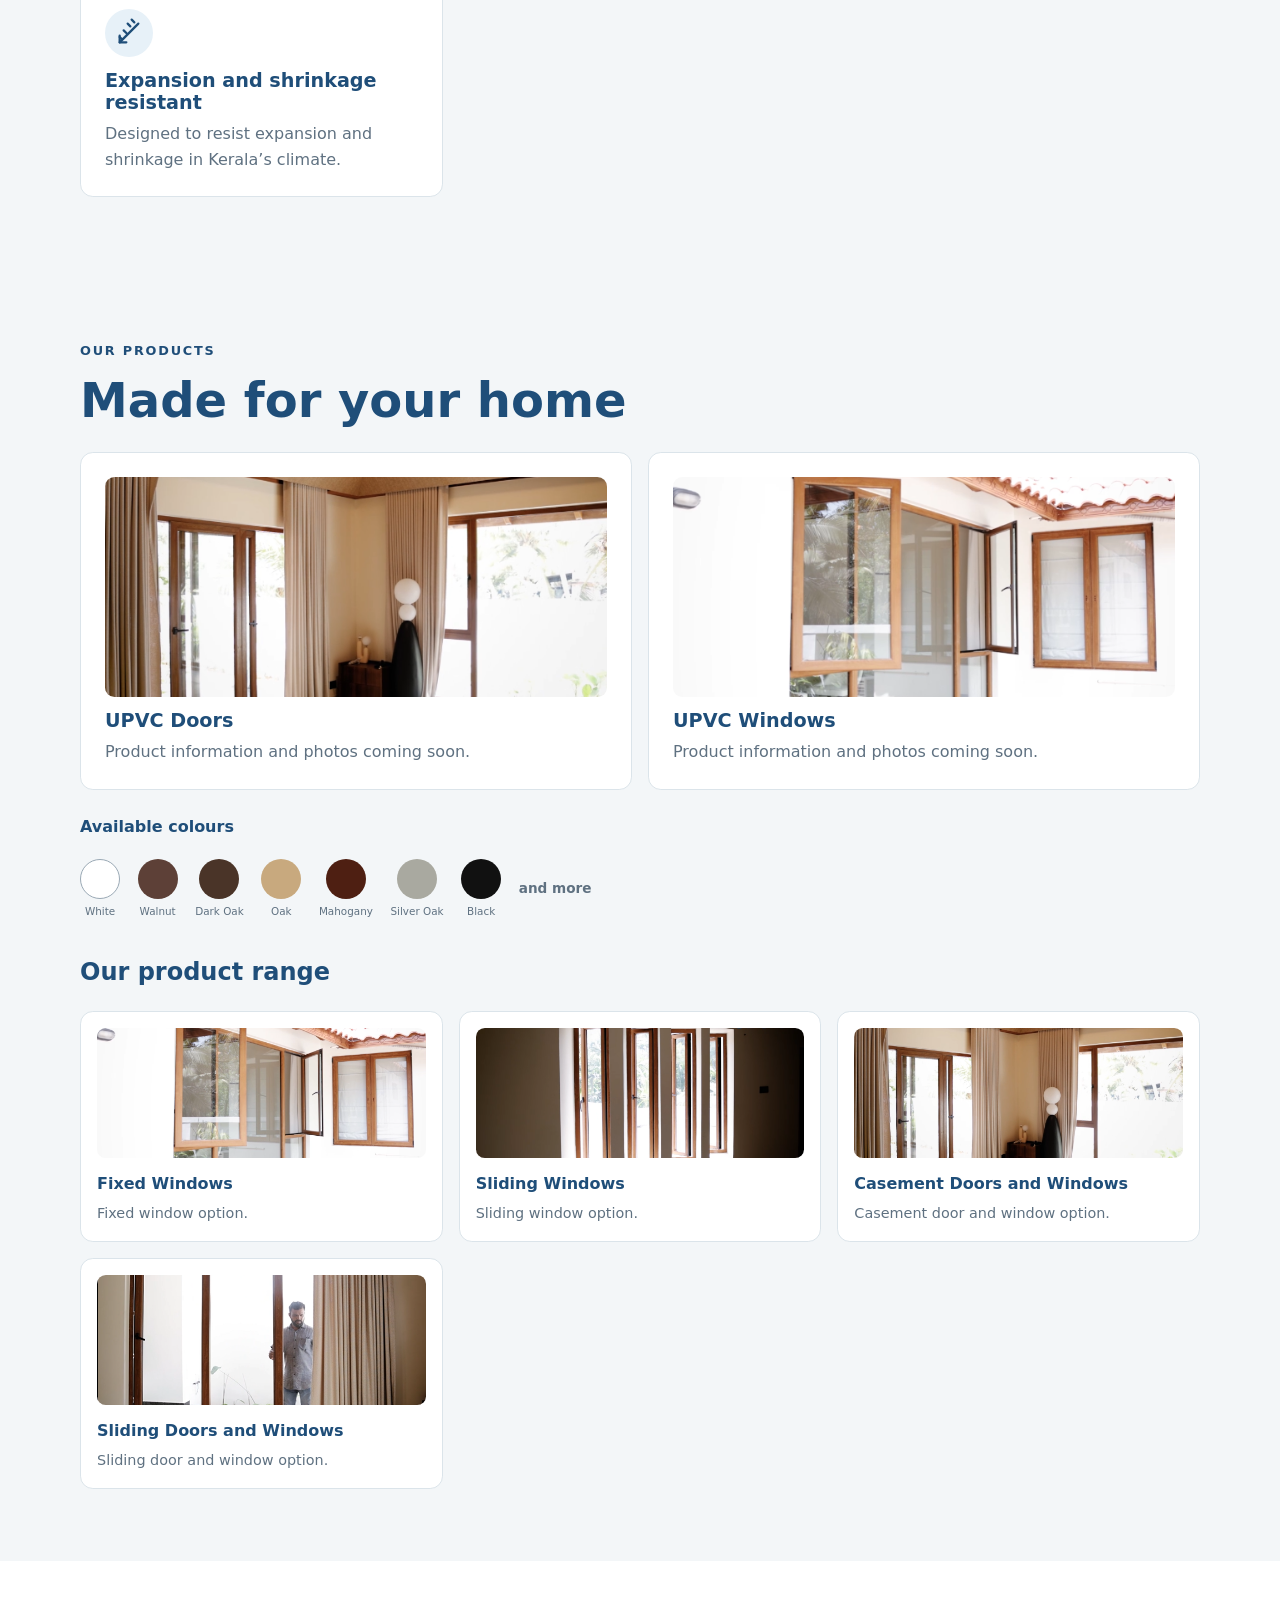
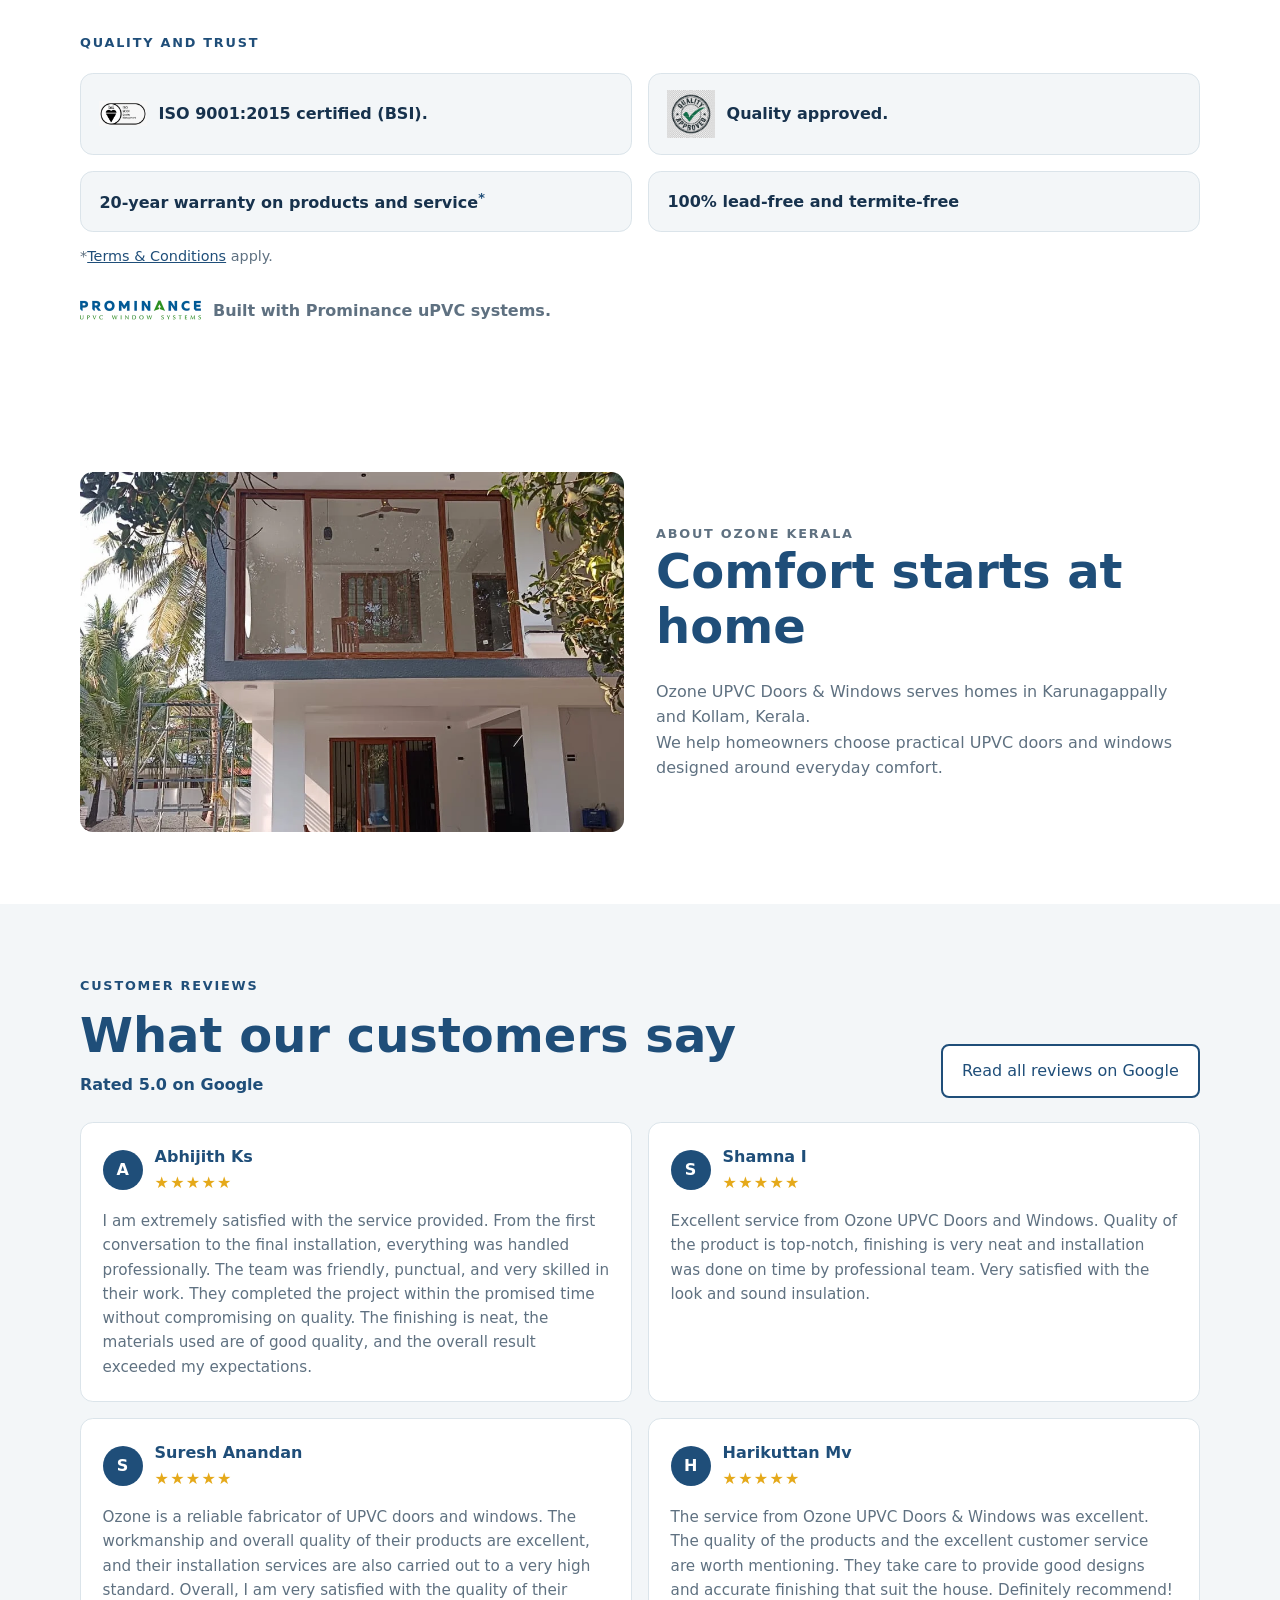
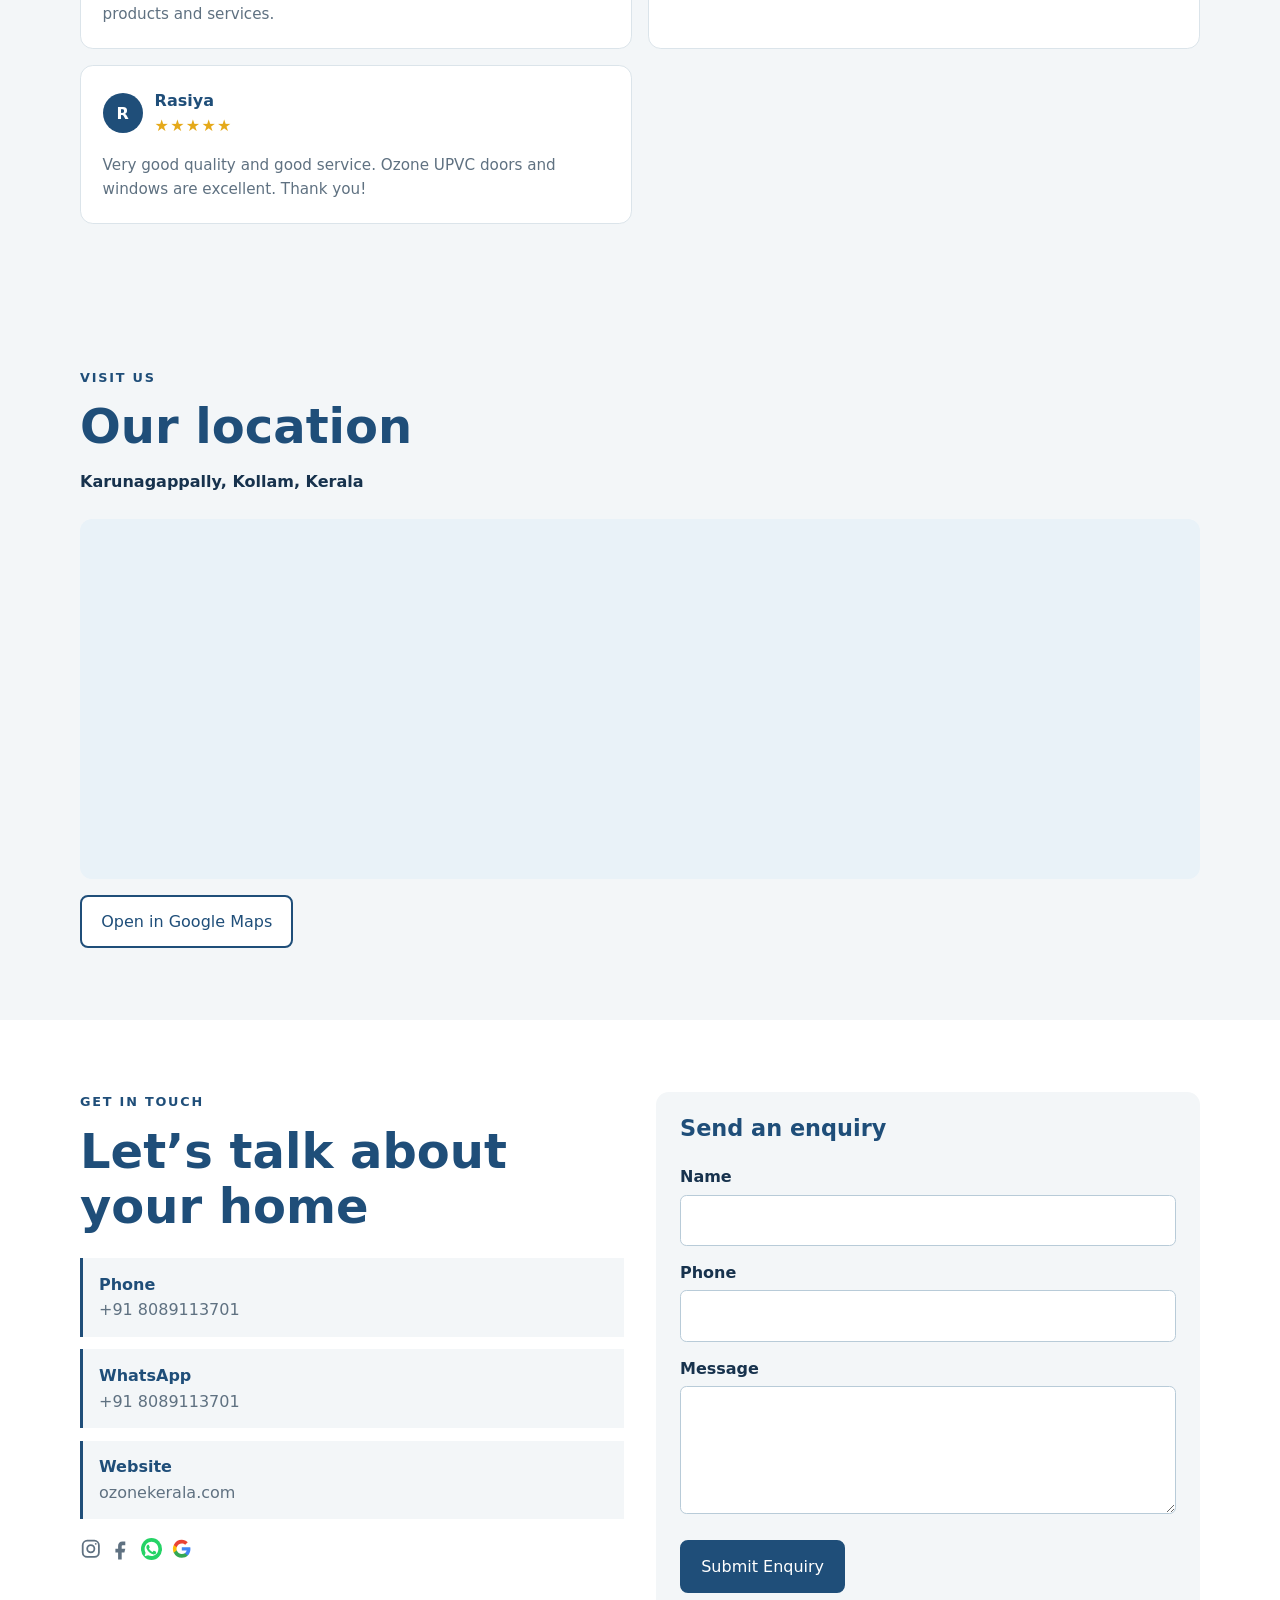
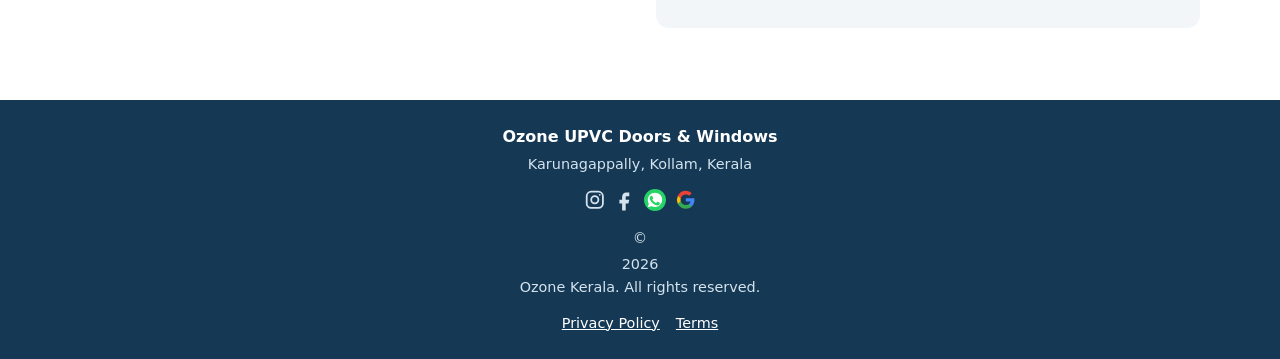
==== commit f9a3b66c: "Add files via upload" ====
--- a/index.html
+++ b/index.html
@@ -90,12 +90,12 @@
       <div class="container">
         <p class="eyebrow">Quality and trust</p>
         <div class="trust-badges">
-          <span class="trust-badge"><img src="images/bsi-stamp.png.png" alt="ISO 9001:2015 certified (BSI)"><span>ISO 9001:2015 certified (BSI).</span></span>
+          <span class="trust-badge"><img src="images/bsi-stamp.png" alt="BSI ISO 9001:2015 certification mark"><span>ISO 9001:2015 certified (BSI).</span></span>
           <span class="trust-badge"><img src="images/skz-stamp.png" alt="Quality approved"><span>Quality approved.</span></span>
           <span class="trust-badge">20-year warranty on products and service</span>
           <span class="trust-badge">100% lead-free and termite-free</span>
         </div>
-        <div class="prominance-note">Built with Prominance uPVC systems.</div>
+        <div class="prominance-note"><img src="images/prominance-logo.png" alt="Prominance uPVC logo"><span>Built with Prominance uPVC systems.</span></div>
       </div>
     </section>
 
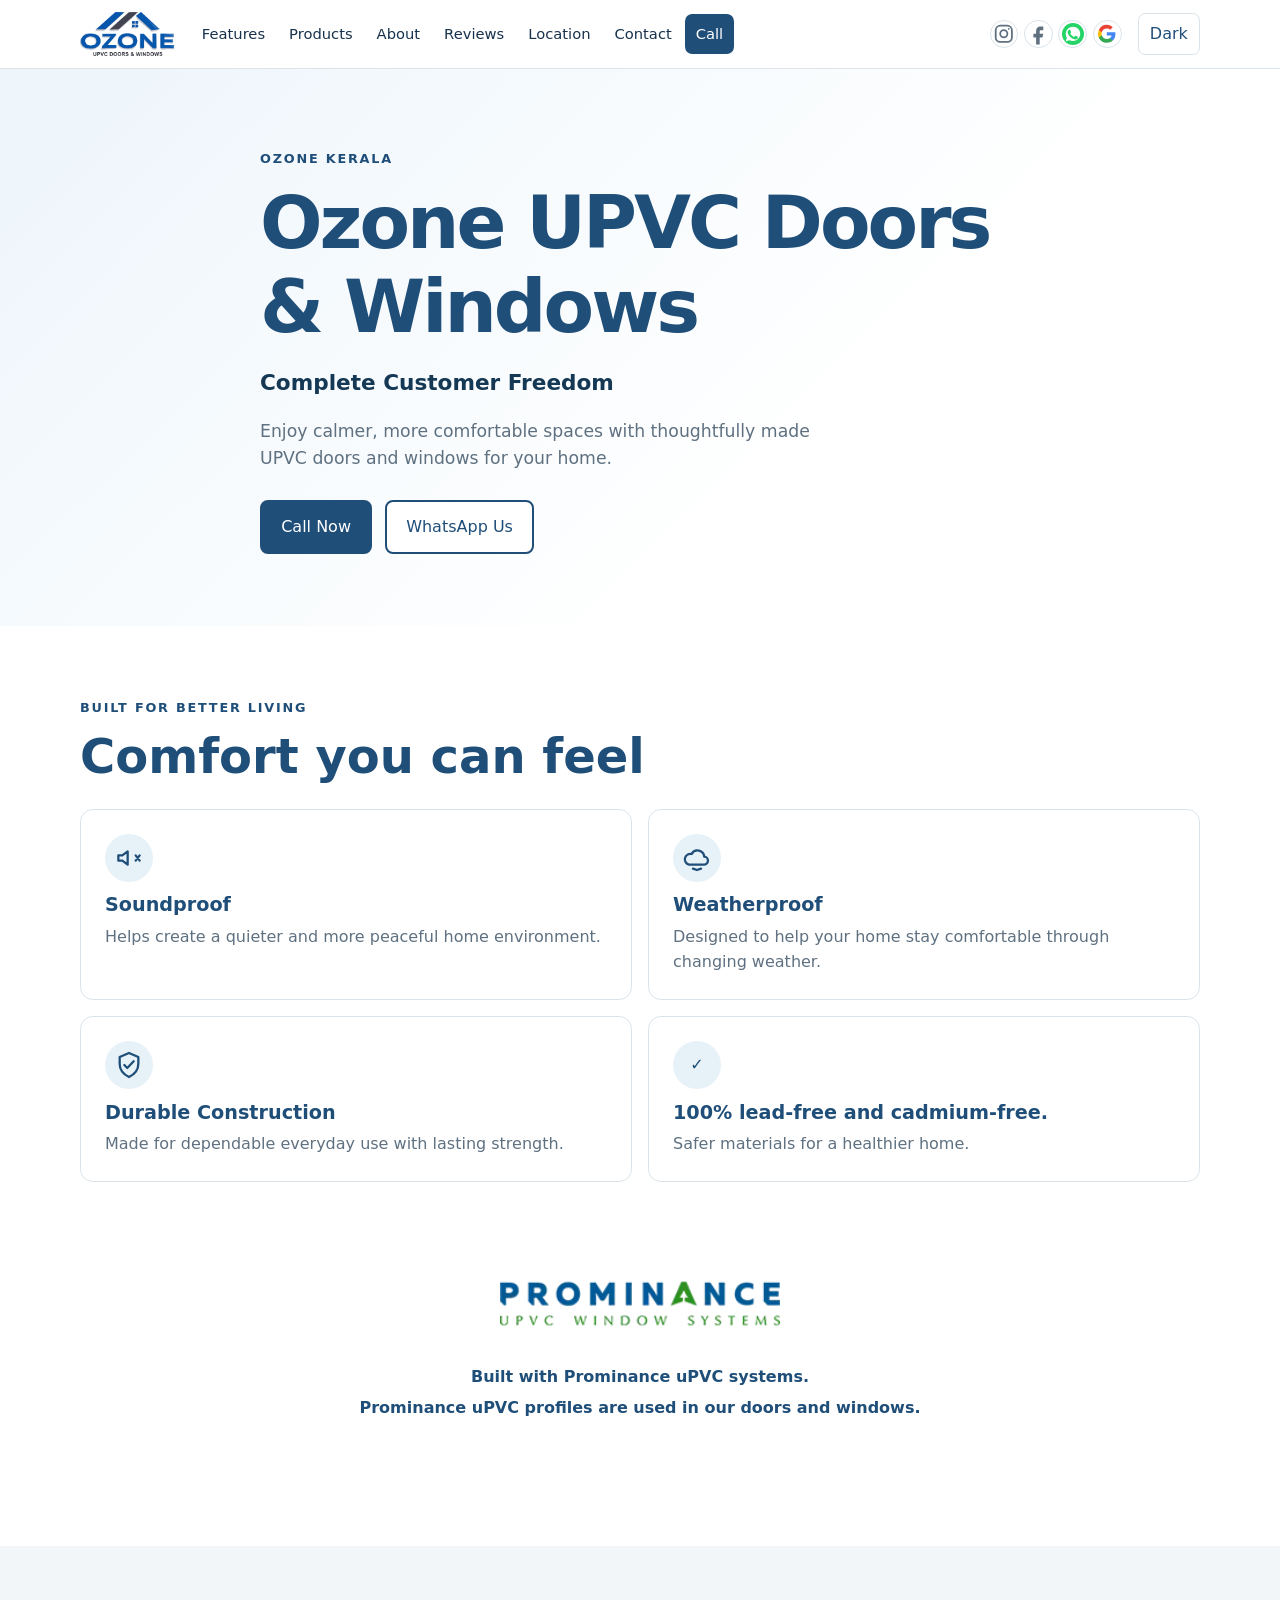
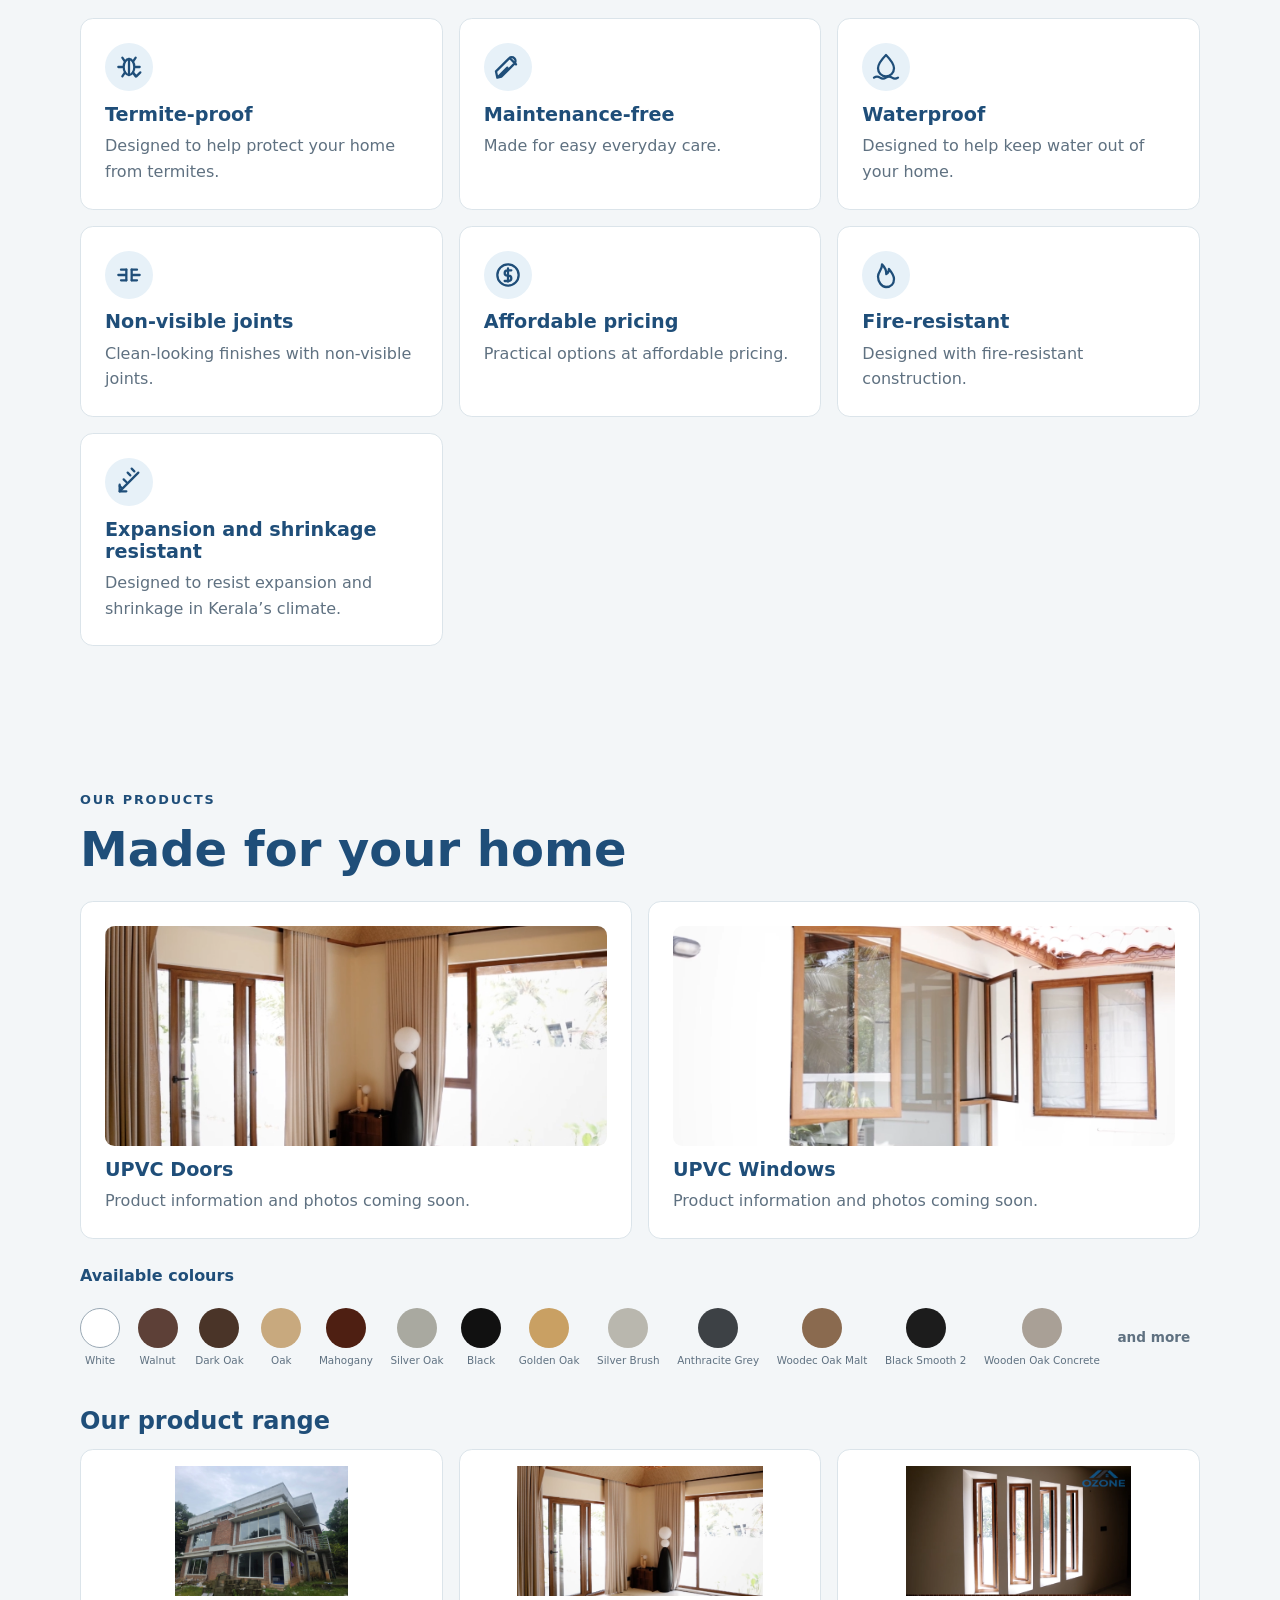
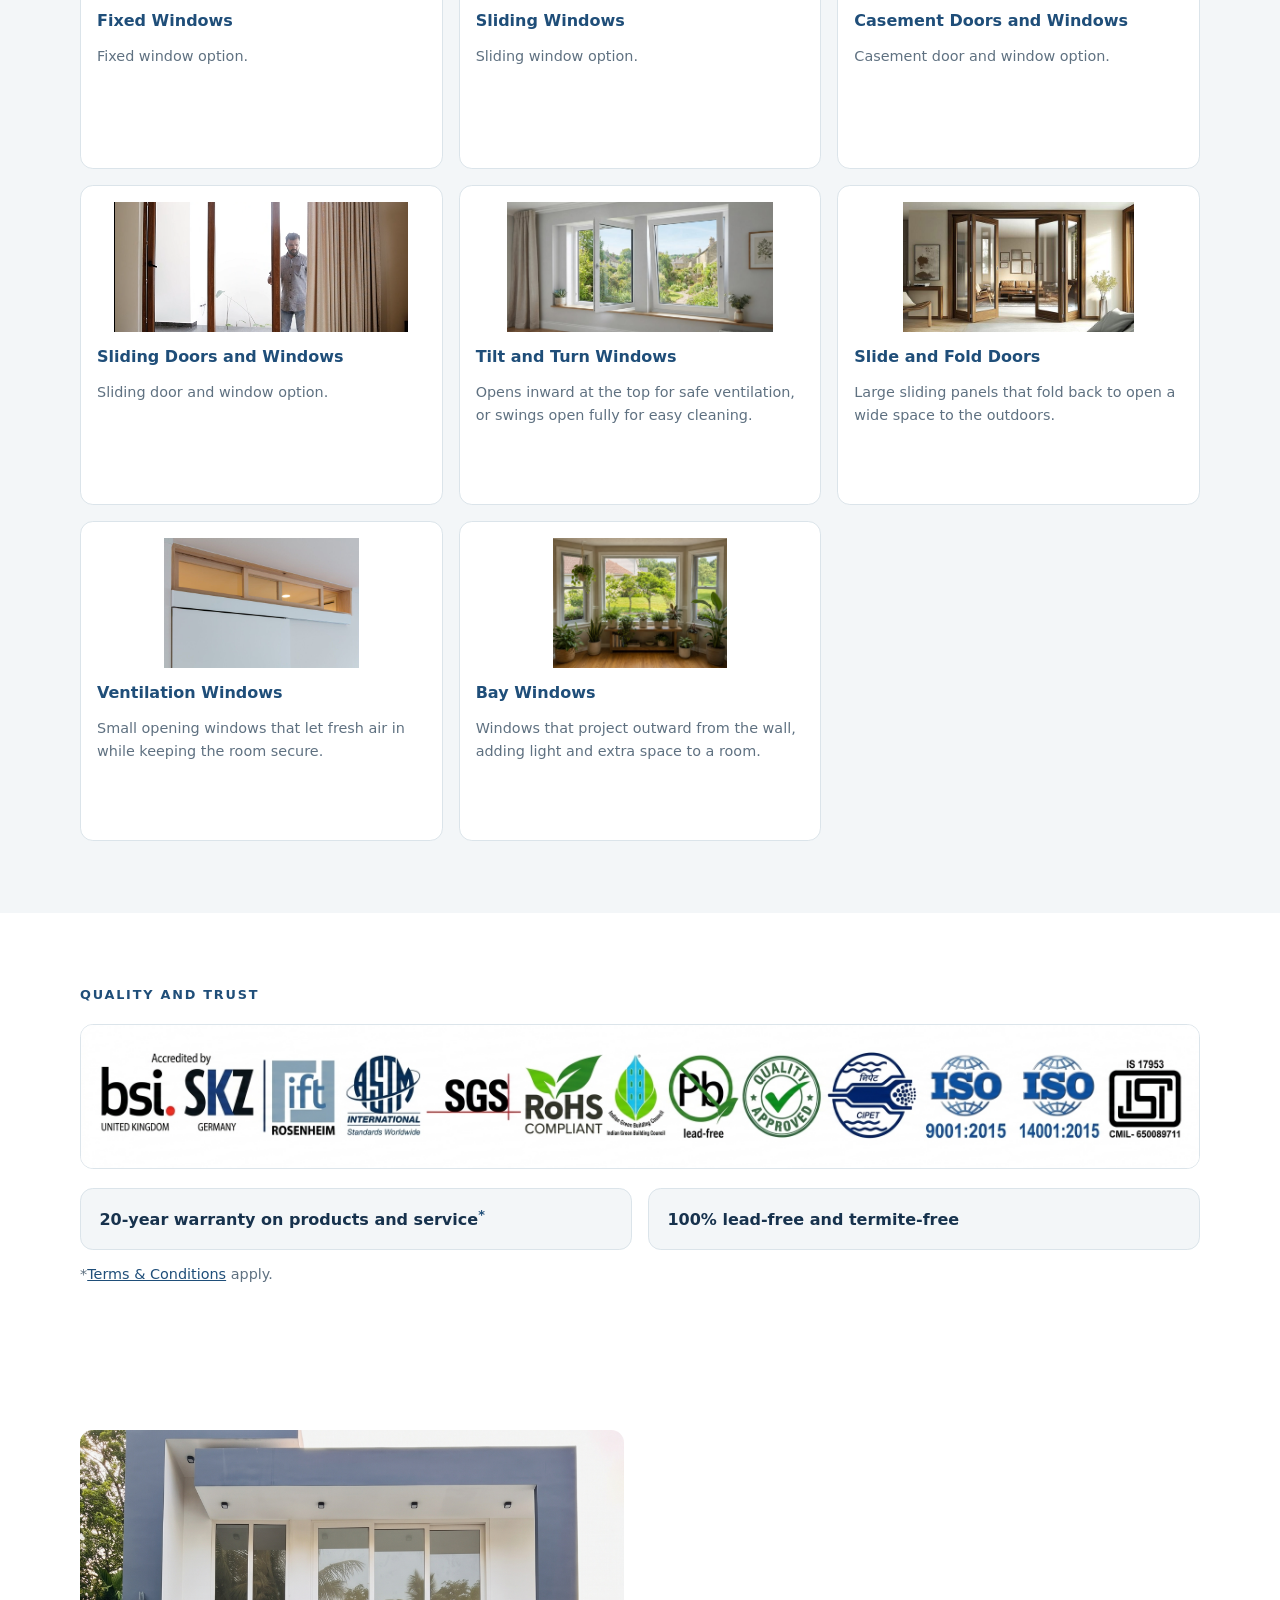
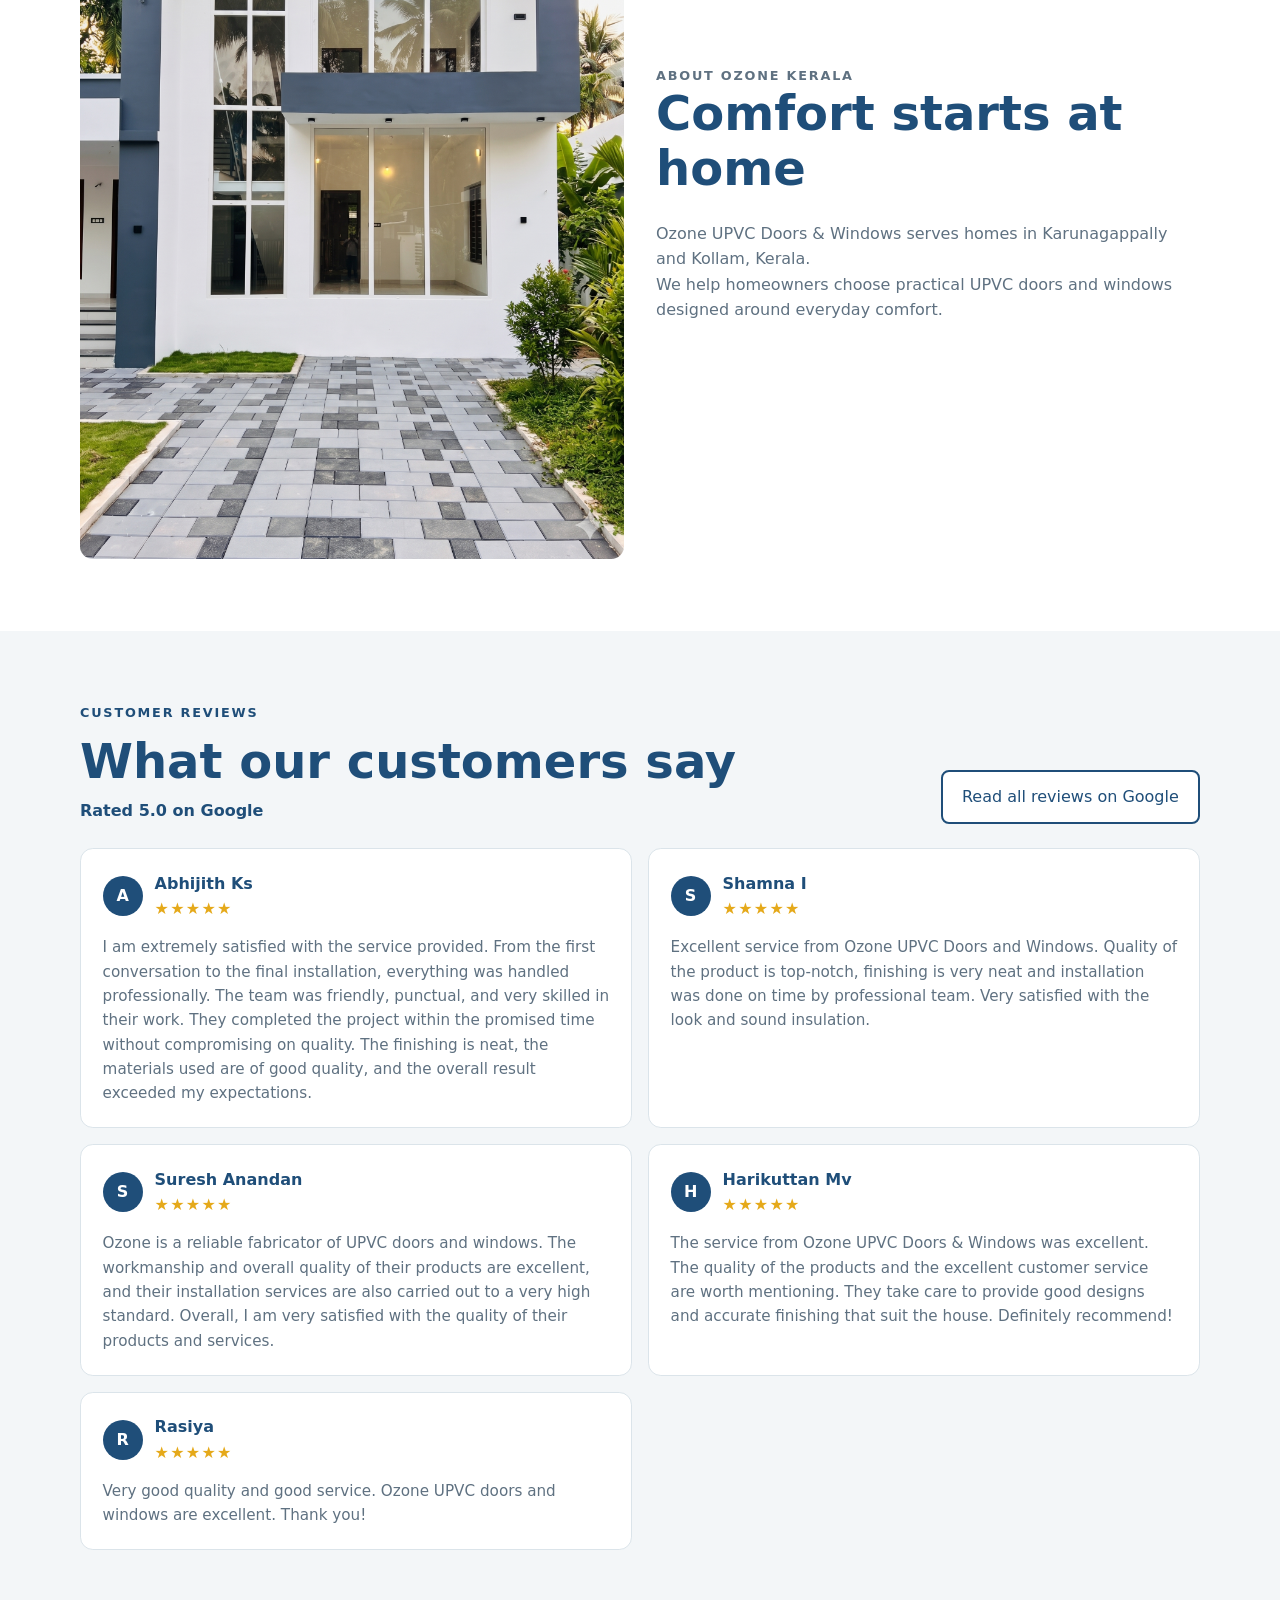
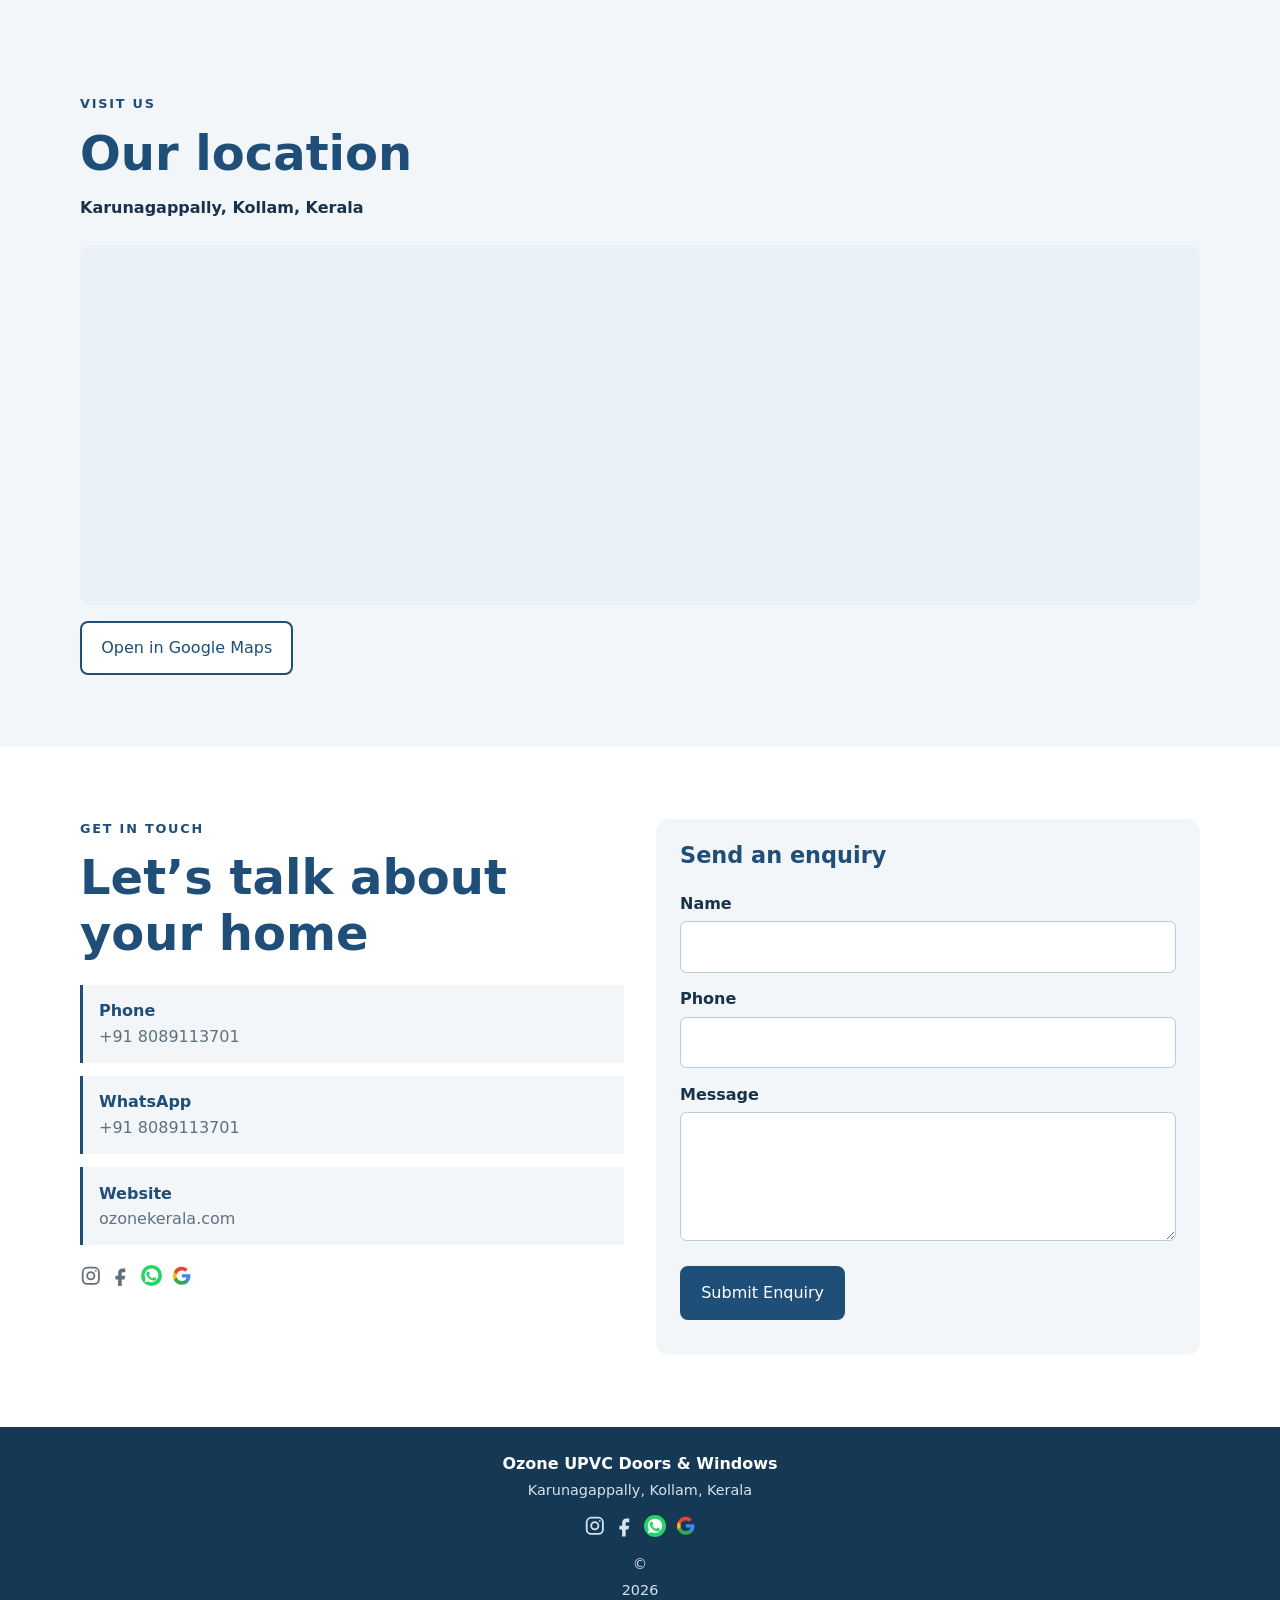
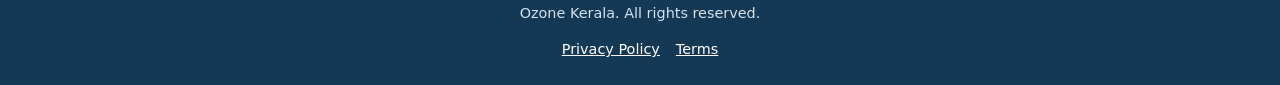
==== commit a898c48f: "Add files via upload" ====
--- a/index.html
+++ b/index.html
@@ -39,7 +39,7 @@
       <div class="container hero-content">
         <p class="eyebrow">Ozone Kerala</p>
         <h1>Ozone UPVC Doors &amp; Windows</h1>
-        <p class="tagline">Ultimate Home Comfort</p>
+        <p class="tagline">Complete Customer Freedom</p>
         <p class="hero-copy">Enjoy calmer, more comfortable spaces with thoughtfully made UPVC doors and windows for your home.</p>
         <div class="button-row">
           <a class="button button-primary" href="tel:+918089113701">Call Now</a>
@@ -56,6 +56,12 @@
           <article class="feature-card"><span class="card-icon" aria-hidden="true">◌</span><h3>Soundproof</h3><p>Helps create a quieter and more peaceful home environment.</p></article>
           <article class="feature-card"><span class="card-icon" aria-hidden="true">◇</span><h3>Weatherproof</h3><p>Designed to help your home stay comfortable through changing weather.</p></article>
           <article class="feature-card"><span class="card-icon" aria-hidden="true">▣</span><h3>Durable Construction</h3><p>Made for dependable everyday use with lasting strength.</p></article>
+          <article class="feature-card"><span class="card-icon" aria-hidden="true">✓</span><h3>100% lead-free and cadmium-free.</h3><p>Safer materials for a healthier home.</p></article>
+        </div>
+        <div class="prominance-partner">
+          <img src="images/prominance-logo.png" alt="Prominance uPVC logo">
+          <p>Built with Prominance uPVC systems.</p>
+          <p>Prominance uPVC profiles are used in our doors and windows.</p>
         </div>
       </div>
     </section>
@@ -82,25 +88,24 @@
           <article class="product-card"><img class="product-main-image" src="images/door-1.png" alt="UPVC door in a bright living room"><h3>UPVC Doors</h3><p>Product information and photos coming soon.</p></article>
           <article class="product-card"><img class="product-main-image" src="images/window-1.png" alt="UPVC windows with wooden-look frames"><h3>UPVC Windows</h3><p>Product information and photos coming soon.</p></article>
         </div>
-        <div class="colour-list"><strong>Available colours</strong><span>White, Walnut, Dark Oak, Oak, Mahogany, Silver Oak, Black, and more.</span></div>
+        <!-- Shades are approximate and should be confirmed with the client. -->
+        <div class="colour-list"><strong>Available colours</strong><span>White, Walnut, Dark Oak, Oak, Mahogany, Silver Oak, Black, Golden Oak, Silver Brush, Anthracite Grey, Woodec Oak Malt, Black Smooth 2, Wooden Oak Concrete, and more.</span></div>
       </div>
     </section>
 
     <section class="section" id="trust">
       <div class="container">
         <p class="eyebrow">Quality and trust</p>
+        <div class="trust-certifications"><img src="images/Certifications Full.png" alt="Certifications and accreditations"></div>
         <div class="trust-badges">
-          <span class="trust-badge"><img src="images/bsi-stamp.png" alt="BSI ISO 9001:2015 certification mark"><span>ISO 9001:2015 certified (BSI).</span></span>
-          <span class="trust-badge"><img src="images/skz-stamp.png" alt="Quality approved"><span>Quality approved.</span></span>
           <span class="trust-badge">20-year warranty on products and service</span>
           <span class="trust-badge">100% lead-free and termite-free</span>
         </div>
-        <div class="prominance-note"><img src="images/prominance-logo.png" alt="Prominance uPVC logo"><span>Built with Prominance uPVC systems.</span></div>
       </div>
     </section>
 
     <section class="section" id="about">
-      <div class="container about-layout"><div class="about-image"><img src="images/window-3.jpg" alt="UPVC window at a home"></div><div class="narrow-content"><p class="eyebrow">About Ozone Kerala</p><h2>Comfort starts at home</h2><p>Ozone UPVC Doors &amp; Windows serves homes in Karunagappally and Kollam, Kerala.</p><p>We help homeowners choose practical UPVC doors and windows designed around everyday comfort.</p></div></div>
+      <div class="container about-layout"><div class="about-image"><img src="images/fixed and sliding window.png" alt="Fixed and sliding UPVC window at a home"></div><div class="narrow-content"><p class="eyebrow">About Ozone Kerala</p><h2>Comfort starts at home</h2><p>Ozone UPVC Doors &amp; Windows serves homes in Karunagappally and Kollam, Kerala.</p><p>We help homeowners choose practical UPVC doors and windows designed around everyday comfort.</p></div></div>
     </section>
 
     <section class="section section-muted" id="reviews">
@@ -123,8 +128,7 @@
     <section class="section" id="contact">
       <div class="container contact-grid">
         <div><p class="eyebrow">Get in touch</p><h2>Let’s talk about your home</h2><div class="contact-details"><a href="tel:+918089113701"><strong>Phone</strong><span>+91 8089113701</span></a><a href="https://wa.me/918089113701"><strong>WhatsApp</strong><span>+91 8089113701</span></a><a href="https://ozonekerala.com"><strong>Website</strong><span>ozonekerala.com</span></a></div><div class="social-links contact-social" aria-label="Social links"><a class="social-icon instagram-icon" href="https://www.instagram.com/ozone_upvc_official/" aria-label="Ozone on Instagram" target="_blank" rel="noopener"><svg viewBox="0 0 24 24" aria-hidden="true"><rect x="3" y="3" width="18" height="18" rx="5" fill="none" stroke="currentColor" stroke-width="2"/><circle cx="12" cy="12" r="4" fill="none" stroke="currentColor" stroke-width="2"/><circle cx="17.5" cy="6.5" r="1" fill="currentColor"/></svg></a><a class="social-icon facebook-icon" href="https://www.facebook.com/profile.php?id=61596107446256" aria-label="Ozone on Facebook" target="_blank" rel="noopener"><svg viewBox="0 0 24 24" aria-hidden="true"><path fill="currentColor" d="M14 8h3V4h-3c-3.3 0-5 2-5 5v3H6v4h3v8h4v-8h3l1-4h-4V9c0-.7.3-1 1-1Z"/></svg></a><a class="social-icon whatsapp-icon" href="https://wa.me/918089113701" aria-label="Ozone on WhatsApp" target="_blank" rel="noopener"><svg viewBox="0 0 24 24" aria-hidden="true"><path fill="none" stroke="currentColor" stroke-width="2" d="M20 11.5a8 8 0 0 1-11.8 7L4 20l1.5-4.1A8 8 0 1 1 20 11.5Z"/><path fill="none" stroke="currentColor" stroke-width="2" stroke-linecap="round" d="M9 8.5c.3-.3.7-.2.9.1l.7 1.2c.2.3.1.6-.1.8l-.5.5c.5 1 1.3 1.8 2.3 2.3l.5-.5c.2-.2.5-.3.8-.1l1.2.7c.3.2.4.6.1.9l-.4.4c-.5.5-1.3.6-1.9.3-2.1-.9-3.9-2.7-4.8-4.8-.3-.7-.2-1.4.3-1.9L9 8.5Z"/></svg></a><a class="social-icon google-icon" href="https://g.page/r/CSZUxiFrQUxIEBM/review" aria-label="Read Ozone reviews on Google" target="_blank" rel="noopener"><svg viewBox="0 0 24 24" aria-hidden="true"><path fill="#4285F4" d="M21.6 12.2c0-.7-.1-1.4-.2-2H12v3.8h5.4a4.6 4.6 0 0 1-2 3v2.5h3.2c1.9-1.8 3-4.3 3-7.3Z"/><path fill="#34A853" d="M12 22c2.7 0 5-.9 6.6-2.5l-3.2-2.5c-.9.6-2 .9-3.4.9-2.6 0-4.8-1.8-5.6-4.2H3.1v2.6A10 10 0 0 0 12 22Z"/><path fill="#FBBC05" d="M6.4 13.7a6 6 0 0 1 0-3.4V7.7H3.1a10 10 0 0 0 0 8.6l3.3-2.6Z"/><path fill="#EA4335" d="M12 6.1c1.5 0 2.8.5 3.8 1.5l2.8-2.8C17 3.2 14.7 2 12 2a10 10 0 0 0-8.9 5.7l3.3 2.6c.8-2.4 3-4.2 5.6-4.2Z"/></svg></a></div></div>
-        <form class="enquiry-form" id="enquiry-form"><h3>Send an enquiry</h3><label for="name">Name</label><input id="name" name="name" type="text" autocomplete="name" required><label for="phone">Phone</label><input id="phone" name="phone" type="tel" autocomplete="tel" required><label for="message">Message</label><textarea id="message" name="message" rows="4" required></textarea>
-          <!-- This form needs a form service to be connected later. -->
+        <form class="enquiry-form" id="enquiry-form" name="enquiry" method="POST" data-netlify="true" netlify-honeypot="bot-field"><input type="hidden" name="form-name" value="enquiry"><p class="visually-hidden"><label>Don't fill this out if you're human: <input name="bot-field"></label></p><h3>Send an enquiry</h3><label for="name">Name</label><input id="name" name="name" type="text" autocomplete="name" required><label for="phone">Phone</label><input id="phone" name="phone" type="tel" autocomplete="tel" required><label for="message">Message</label><textarea id="message" name="message" rows="4" required></textarea>
           <button class="button button-primary" type="submit">Submit Enquiry</button><p class="form-status" id="form-status" aria-live="polite"></p>
         </form>
       </div>
--- a/style.css
+++ b/style.css
@@ -50,6 +50,7 @@
 body.dark-mode .feature-card:hover,body.dark-mode .product-card:hover{box-shadow:0 .7rem 1.5rem rgba(0,0,0,.28)}
 body.dark-mode .product-placeholder,body.dark-mode .map-placeholder{background:#132940;border-color:#42627d;color:#b7c7d4}
 body.dark-mode .enquiry-form,body.dark-mode .contact-details a{background:#17283c}
+body.dark-mode .form-status{color:#b7d8f5}
 body.dark-mode .enquiry-form input,body.dark-mode .enquiry-form textarea{background:#0f1b2a;color:var(--ink);border-color:#42627d}
 body.dark-mode .splash-screen{background:#0f1b2a}
 body.dark-mode .splash-logo{background:#fff;border-radius:.65rem;padding:.45rem}
@@ -79,8 +80,11 @@
 .colour-list{display:flex;flex-wrap:wrap;gap:.5rem .8rem;margin-top:1.5rem;color:var(--muted)}
 .colour-list strong{color:var(--blue)}
 .trust-badges{display:grid;grid-template-columns:1fr;gap:1rem;margin-top:1.2rem}
+.trust-certifications{width:100%;height:clamp(80px,13vw,145px);overflow:hidden;margin-top:1.2rem;border:1px solid var(--border);border-radius:.8rem}.trust-certifications img{display:block;width:100%;height:auto}
 .trust-badge{display:flex;align-items:center;min-height:3.5rem;padding:1rem 1.15rem;border:1px solid var(--border);border-radius:.8rem;background:var(--light);color:var(--ink);font-weight:750}
-.prominance-note{margin-top:1.5rem;color:var(--muted);font-weight:700}
+.prominance-partner{width:100%;margin:3rem auto 1rem;padding:2rem 0;text-align:center}
+.prominance-partner img{display:block;width:280px;max-width:100%;height:auto;margin:0 auto 1.2rem}
+.prominance-partner p{margin:.35rem 0;color:var(--heading);font-weight:750}
 .legal-links{display:flex;justify-content:center;gap:1rem;font-size:.9rem}
 .legal-links a{text-decoration:underline}
 .legal-content h2{font-size:clamp(1.35rem,3vw,1.8rem);margin:2.2rem 0 .7rem}.legal-content p,.legal-content li{color:var(--muted)}.legal-content ul{padding-left:1.35rem;margin:.7rem 0 1.2rem}.legal-content li{margin:.45rem 0}.legal-updated{margin-bottom:1.5rem}
@@ -91,25 +95,31 @@
 .colour-swatches{display:flex;flex-wrap:wrap;gap:1rem 1.1rem;align-items:start;width:100%;margin-top:.7rem}
 .colour-swatch{display:flex;flex-direction:column;align-items:center;gap:.25rem;color:var(--muted);font-size:.78rem;text-align:center}
 .swatch-circle{display:block;width:40px;height:40px;border-radius:50%;border:1px solid transparent}.colour-swatch:first-child .swatch-circle{border-color:#9aa9b5}.colour-more{align-self:center;color:var(--muted);font-size:.85rem;font-weight:700}
-.product-range{margin-top:2.5rem}.product-range h3{font-size:1.5rem}.product-range-grid{display:grid;grid-template-columns:1fr;gap:1rem}.product-variant{background:#fff;border:1px solid var(--border);border-radius:.8rem;padding:1rem}.product-variant img{display:block;width:100%;height:130px;object-fit:cover;border-radius:.55rem;margin-bottom:.8rem}.product-variant h4{color:var(--blue);margin:0 0 .35rem}.product-variant p{color:var(--muted);margin:0;font-size:.9rem}
-.trust-badge img{width:48px;height:48px;object-fit:contain;margin-right:.7rem}.trust-badge sup{color:var(--blue);font-size:.8em}.warranty-note{margin:.8rem 0 0;color:var(--muted);font-size:.9rem}.warranty-note a{text-decoration:underline;color:var(--blue)}.prominance-note{display:flex;align-items:center;gap:.75rem}.prominance-note img{width:auto;height:36px;object-fit:contain}
-.about-layout{display:grid;gap:2rem;align-items:center}.about-image img{display:block;width:100%;height:100%;max-height:360px;object-fit:cover;border-radius:.8rem}.about-layout .narrow-content{max-width:none}
+.product-range{margin-top:2.5rem}.product-range h3{font-size:1.5rem;margin-bottom:.8rem}.product-range-grid{display:grid;grid-template-columns:1fr;gap:1rem}.product-variant{display:flex;flex-direction:column;min-height:320px;background:#fff;border:1px solid var(--border);border-radius:.8rem;padding:1rem}.product-variant img{display:block;width:100%;height:130px;object-fit:contain;background:#fff;border-radius:.55rem;margin-bottom:.8rem}.product-variant .product-placeholder{width:100%;height:130px;min-height:130px;margin-bottom:.8rem}.product-variant h4{color:var(--blue);margin:0 0 .35rem}.product-variant p{color:var(--muted);margin:.35rem 0 0;font-size:.9rem}
+.trust-badge img{width:48px;height:48px;object-fit:contain;margin-right:.7rem}.trust-badge sup{color:var(--blue);font-size:.8em}.warranty-note{margin:.8rem 0 0;color:var(--muted);font-size:.9rem}.warranty-note a{text-decoration:underline;color:var(--blue)}
+.about-layout{display:grid;gap:2rem;align-items:center}.about-image img{display:block;width:100%;height:auto;object-fit:contain;border-radius:.8rem}.about-layout .narrow-content{max-width:none}
 body.dark-mode .trust-badge{background:#17283c;border-color:var(--border)}
 body.dark-mode .product-variant{background:#17283c;border-color:var(--border)}
 body.dark-mode .product-variant h4{color:var(--heading)}
-@media (min-width:700px){.trust-badges{grid-template-columns:repeat(2,1fr)}}
+@media (min-width:700px){.trust-badges{grid-template-columns:repeat(2,1fr)}#features .card-grid{grid-template-columns:repeat(2,1fr)}}
 @media (min-width:700px){.about-layout{grid-template-columns:minmax(0,1fr) minmax(0,1fr)}}
 :root{--text:#17324d;--heading:#1f4e79}
 body{color:var(--text)}
 h1,h2,h3,h4{color:var(--heading)}
 body.dark-mode{--text:#edf5fb;--heading:#b8d9f5}
 body.dark-mode h1,body.dark-mode h2,body.dark-mode h3,body.dark-mode h4{color:var(--heading)}
-body.dark-mode p,body.dark-mode label,body.dark-mode li,body.dark-mode .feature-note,body.dark-mode .prominance-note{color:var(--text)}
+body.dark-mode p,body.dark-mode label,body.dark-mode li,body.dark-mode .feature-note{color:var(--text)}
 body.dark-mode .eyebrow,body.dark-mode .rating-summary,body.dark-mode .contact-details strong{color:#8fc4ec}
 body.dark-mode .footer-content strong,body.dark-mode .footer-content span,body.dark-mode .footer-content p{color:#edf5fb}
 .card-icon{width:48px;height:48px;background:var(--icon-bg);color:var(--heading);font-size:1rem}
 .card-icon svg{display:block;width:32px;height:32px;fill:none;stroke:currentColor;stroke-width:1.7;stroke-linecap:round;stroke-linejoin:round}
 :root{--icon-bg:#e7f1f8}
 body.dark-mode{--icon-bg:#263f57}
-@media (min-width:700px){.product-range-grid{grid-template-columns:repeat(3,1fr)}.product-gallery>img:not(:first-child){height:70px}}
+body.dark-mode .colour-swatch:first-child .swatch-circle{border-color:#fff}
+body.dark-mode .prominance-partner img{background:#fff;border-radius:.65rem;padding:.5rem}
+body.dark-mode .prominance-partner p{color:var(--heading)}
+@media (max-width:699px){.prominance-partner img{width:200px}}
+@media (min-width:700px) and (max-width:999px){.product-range-grid{grid-template-columns:repeat(2,1fr)}}
+@media (min-width:1000px){.product-range-grid{grid-template-columns:repeat(3,1fr)}}
+@media (min-width:700px){.product-gallery>img:not(:first-child){height:70px}}
 @media (min-width:700px){.product-main-image{height:220px}}
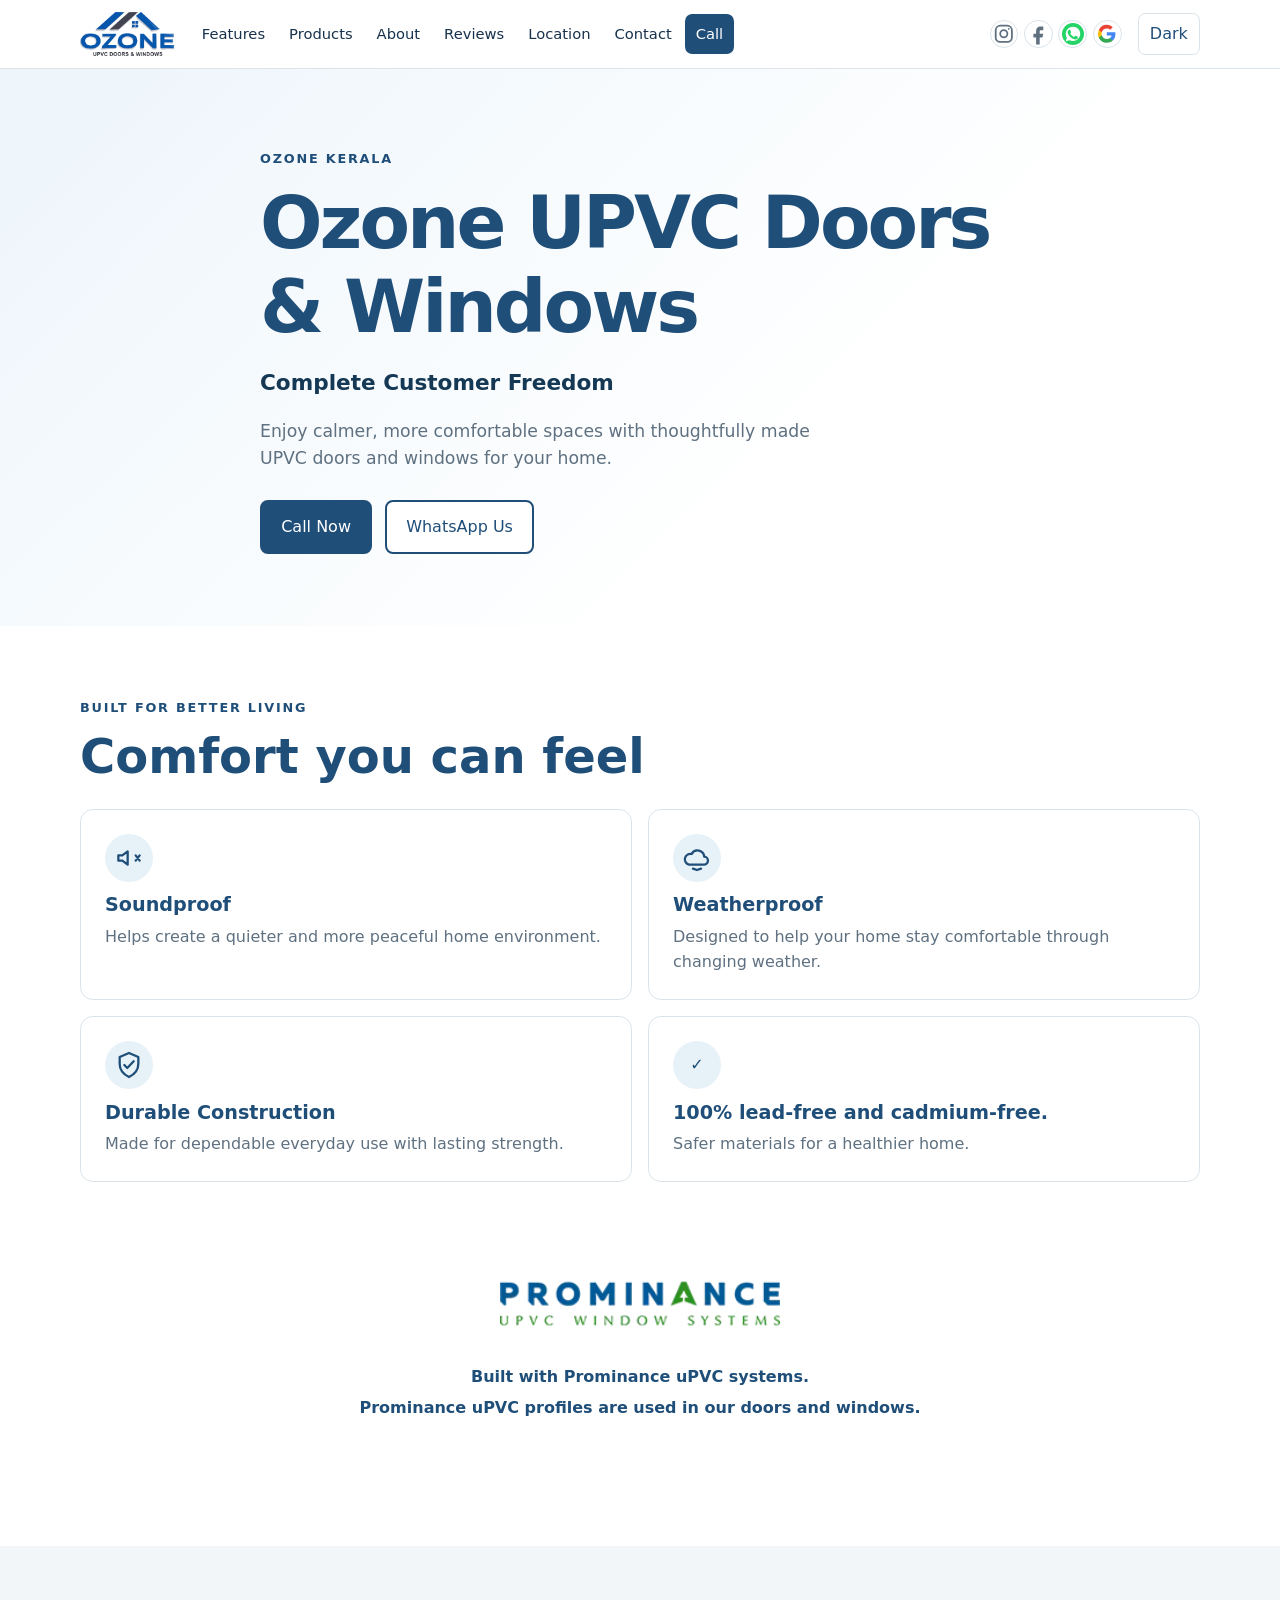
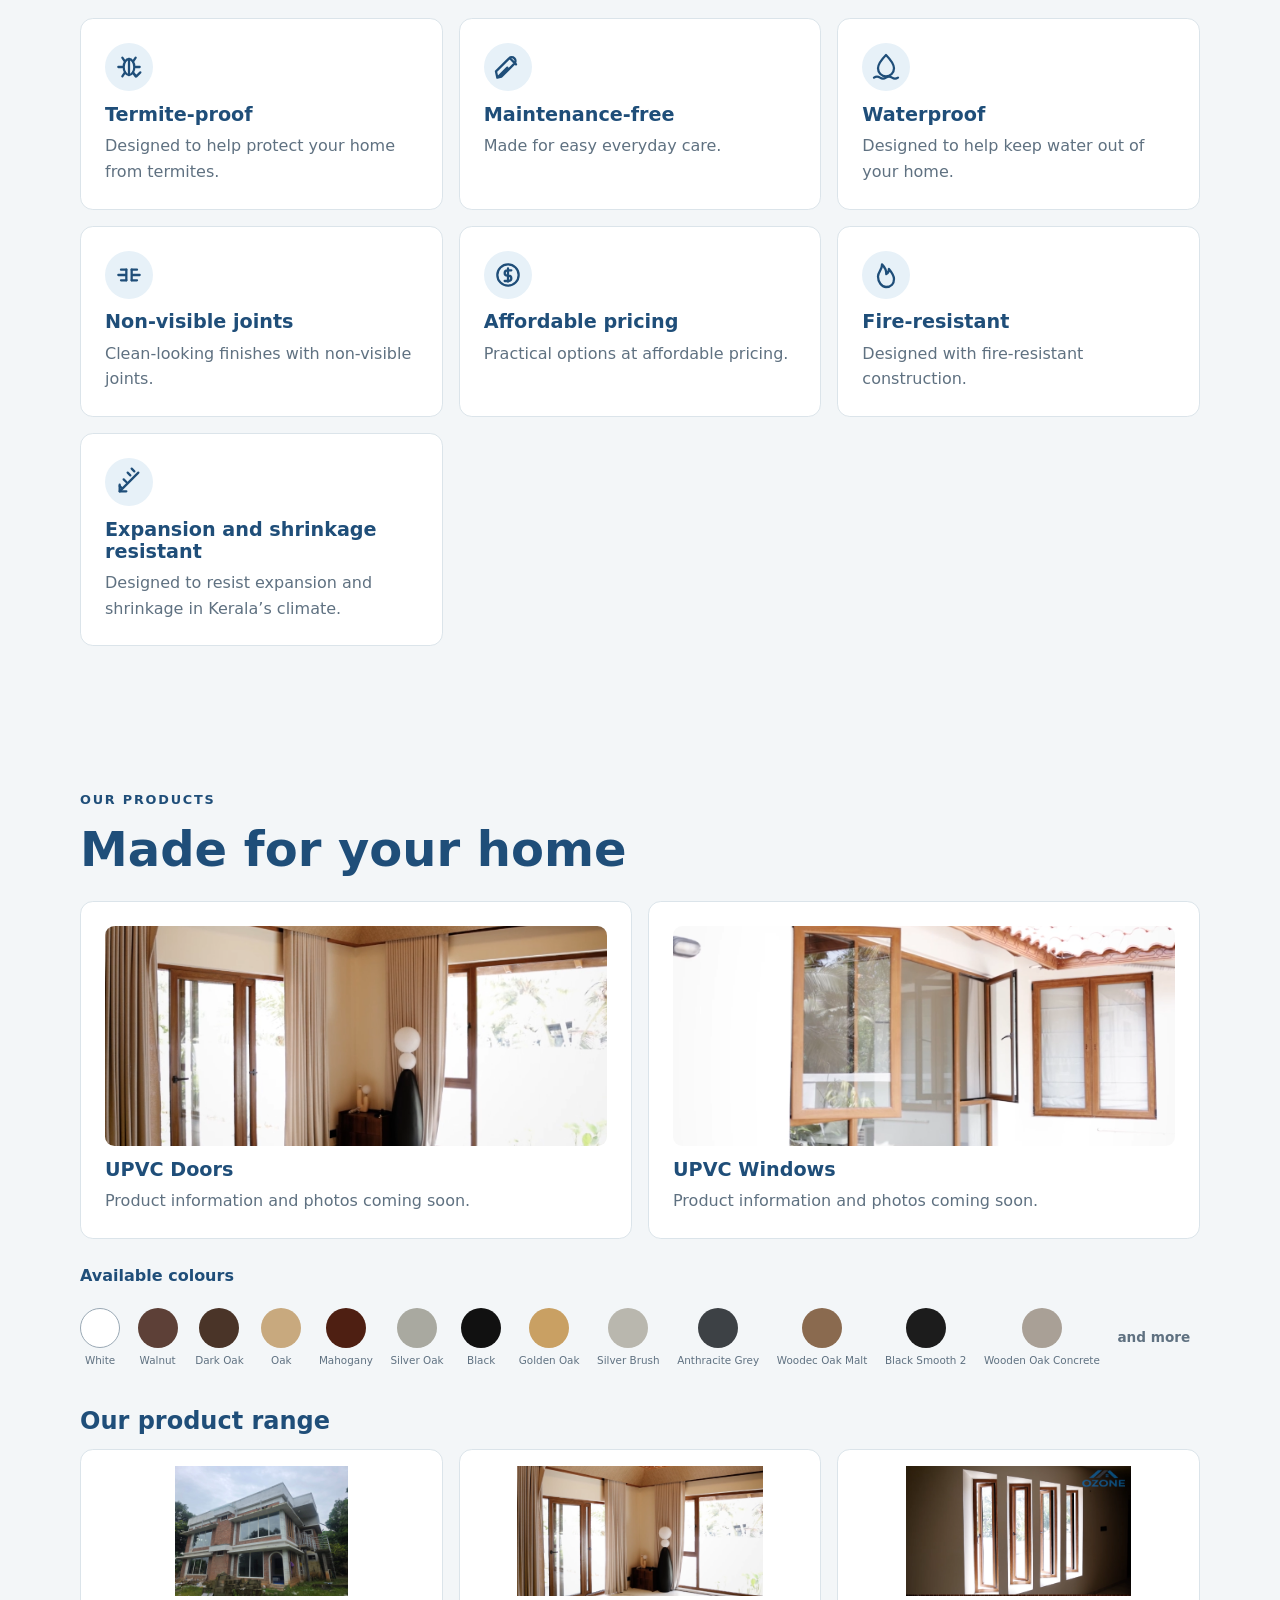
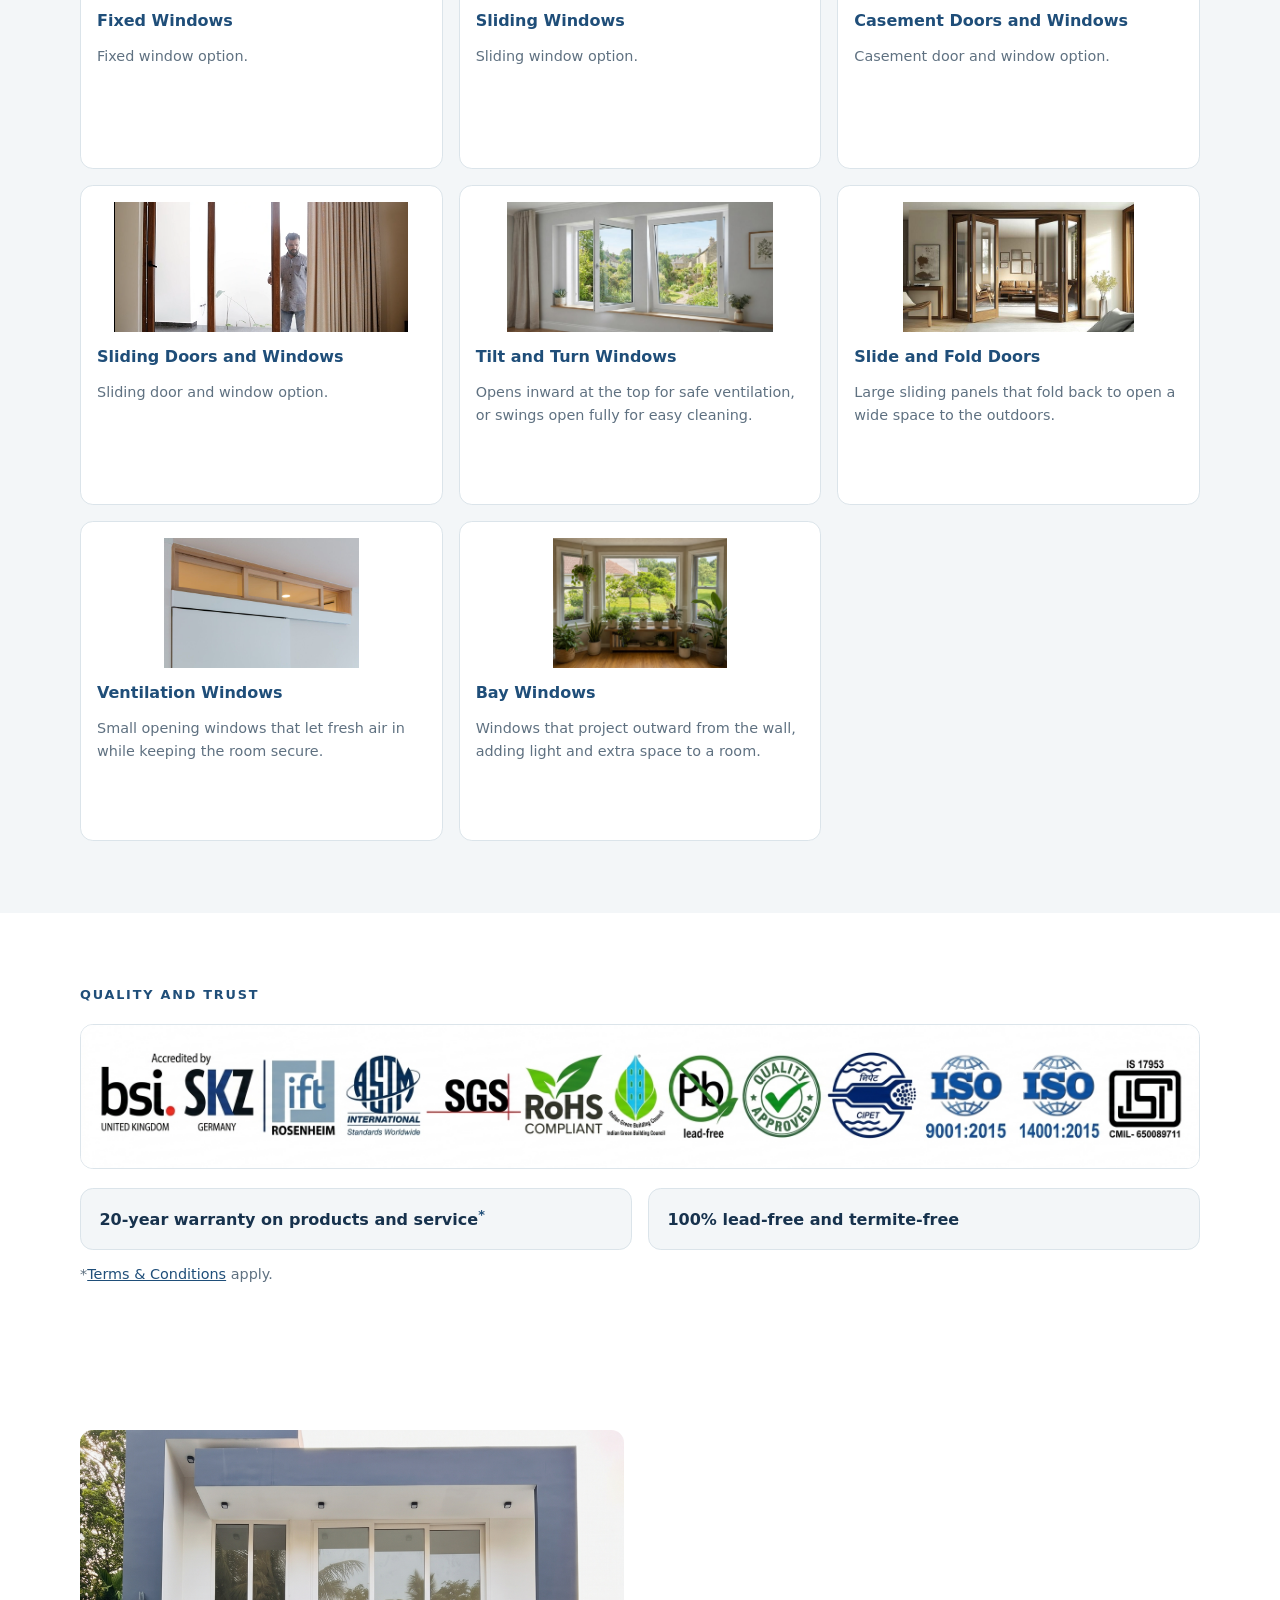
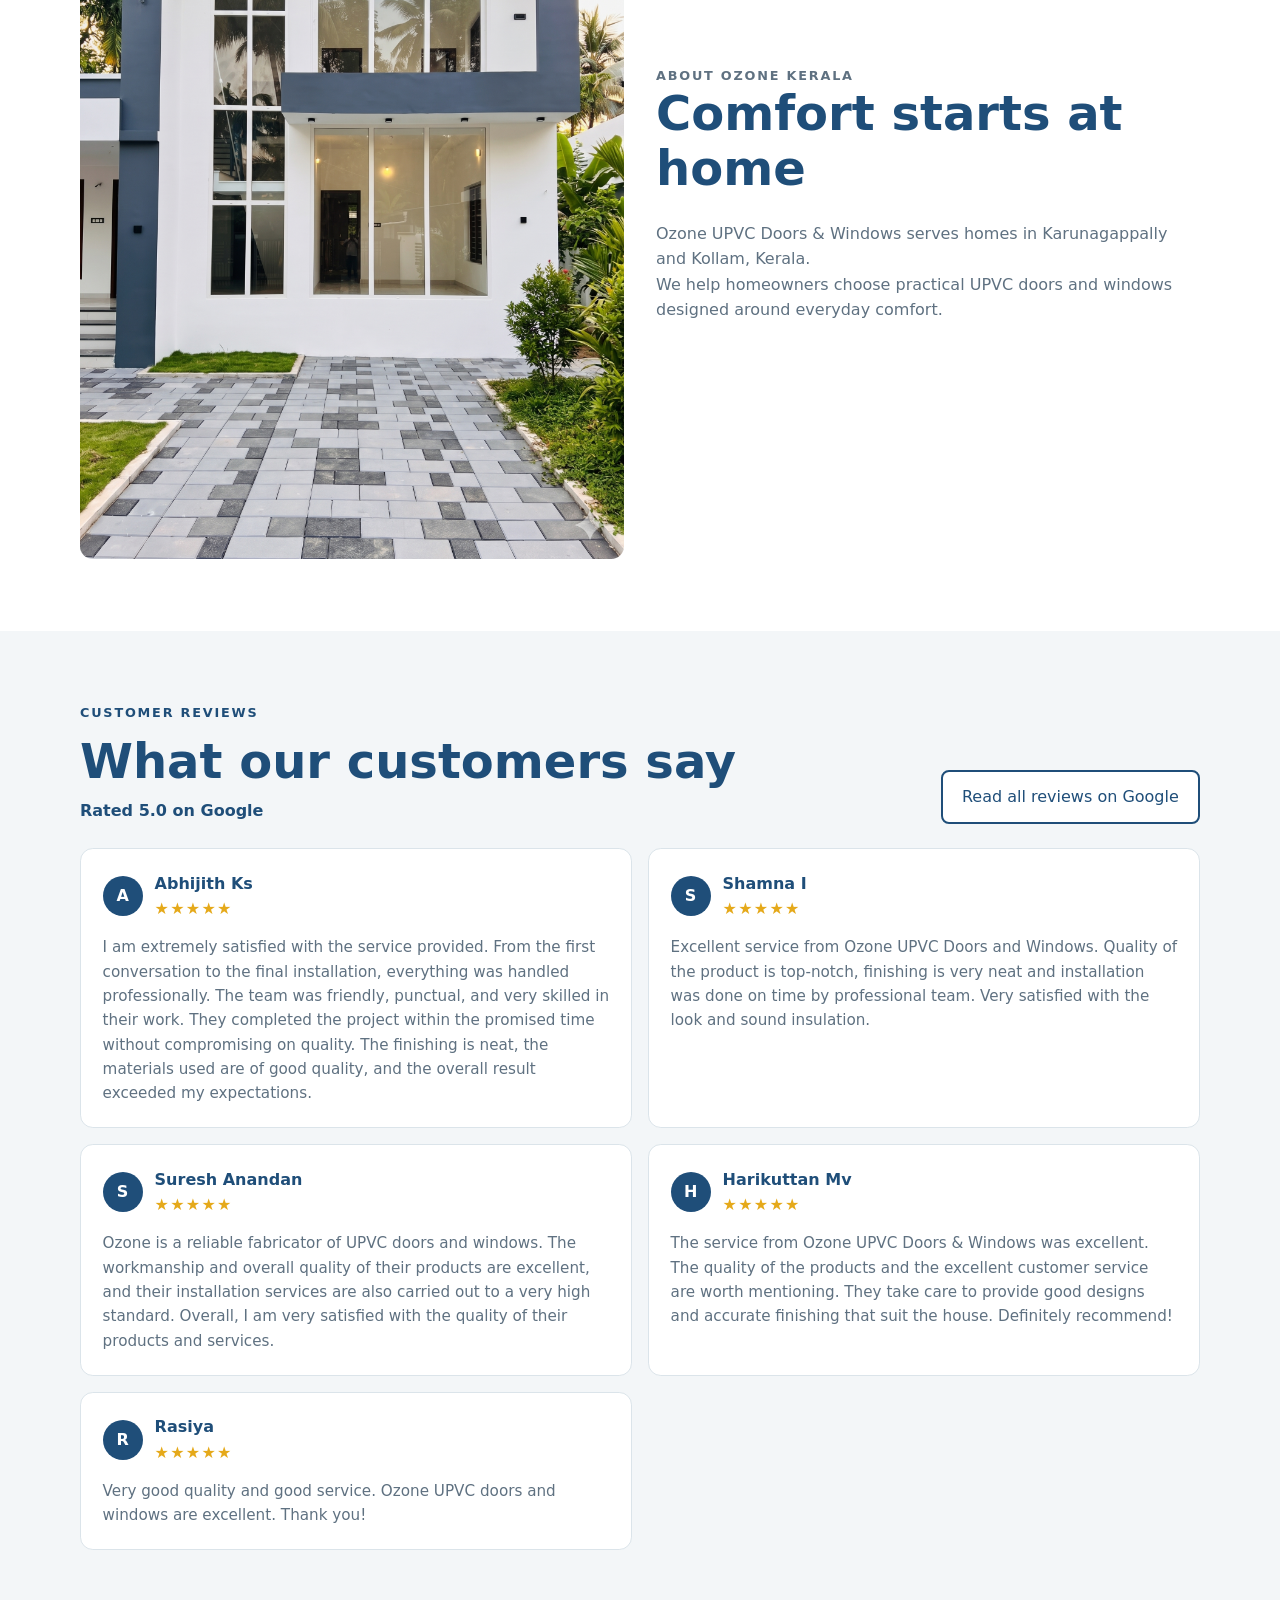
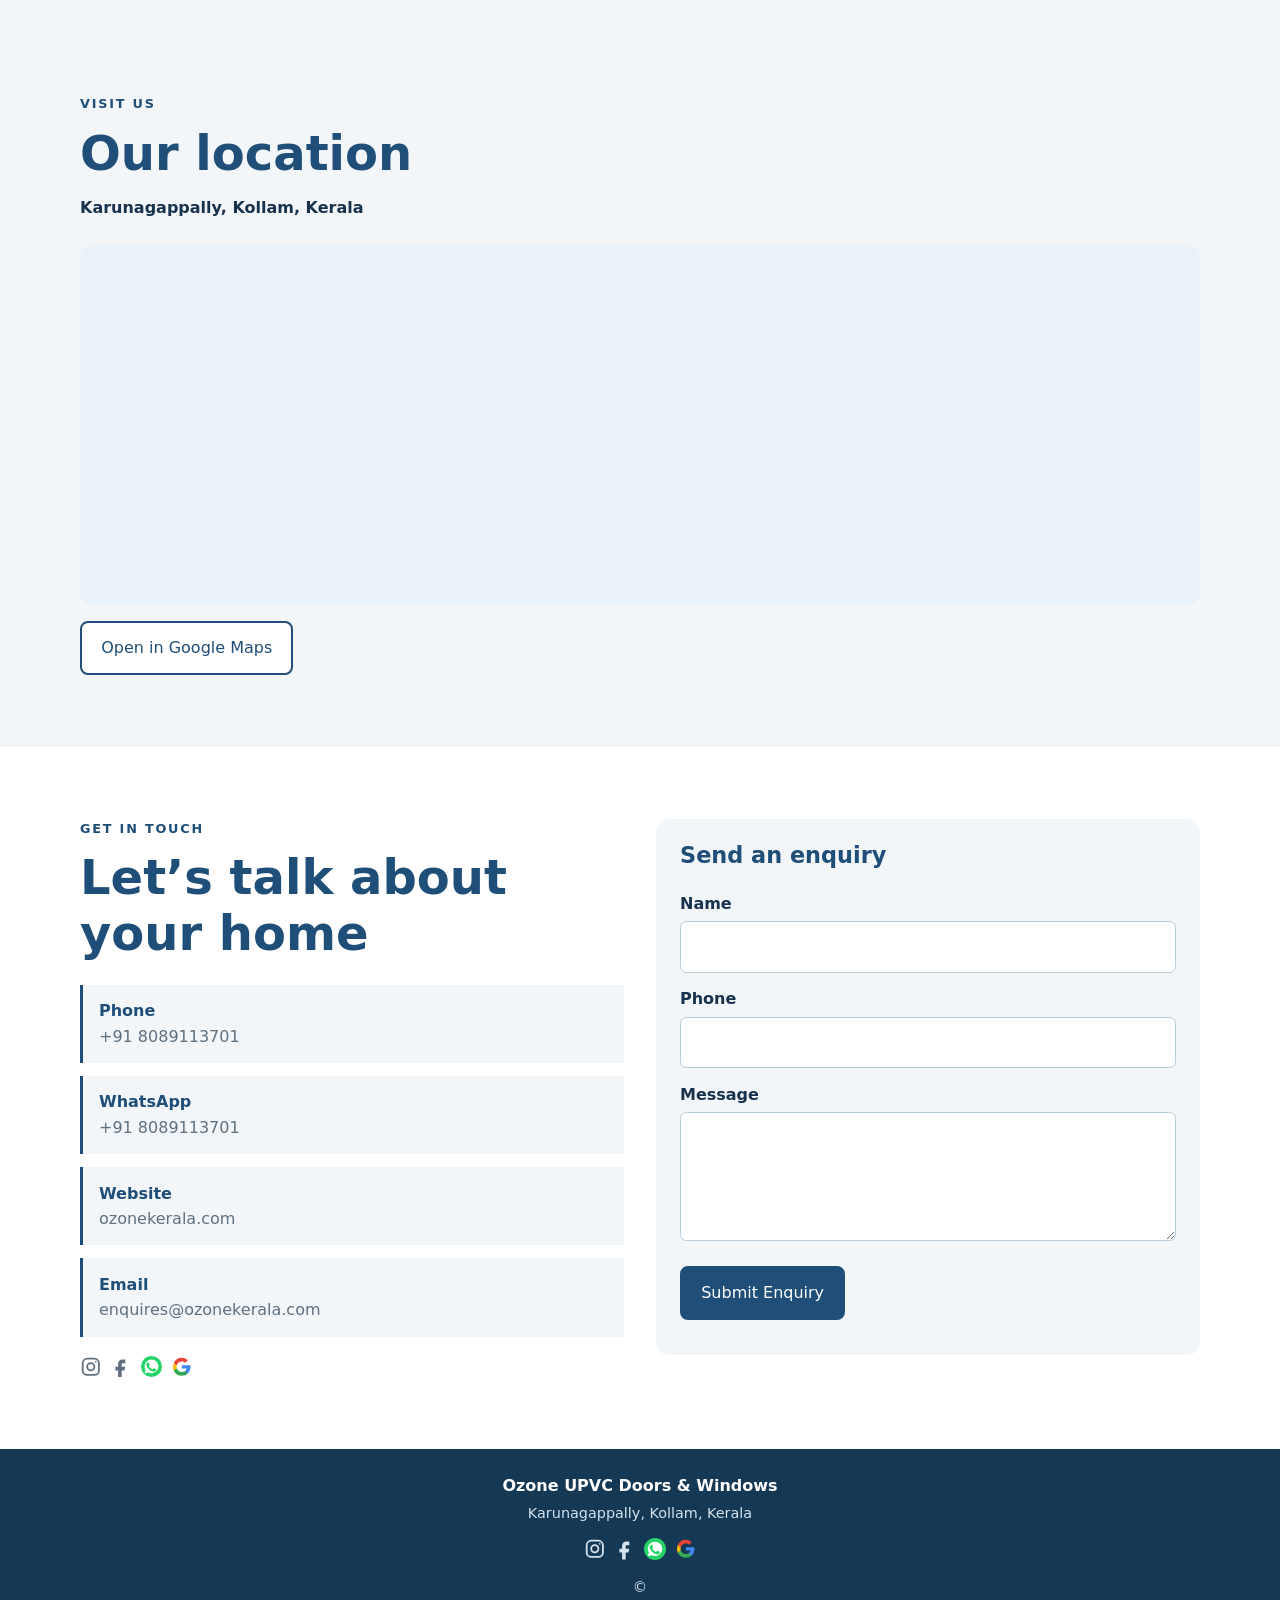
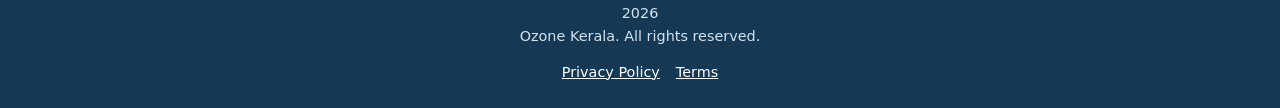
==== commit d18891a4: "Add files via upload" ====
--- a/index.html
+++ b/index.html
@@ -3,15 +3,42 @@
 <head>
   <meta charset="UTF-8">
   <meta name="viewport" content="width=device-width, initial-scale=1.0">
-  <meta name="description" content="Ozone UPVC Doors & Windows — Ultimate Home Comfort in Karunagappally, Kollam, Kerala.">
-  <title>Ozone Kerala | UPVC Doors & Windows</title>
+  <meta name="description" content="Soundproof, weatherproof, and termite-proof UPVC doors and windows in Karunagappally, Kollam. 20-year warranty. Call or WhatsApp +91 8089113701.">
+  <title>Ozone UPVC Doors &amp; Windows | Karunagappally, Kollam</title>
+  <link rel="canonical" href="https://ozonekerala.com/">
+  <meta property="og:title" content="Ozone UPVC Doors &amp; Windows | Karunagappally, Kollam">
+  <meta property="og:description" content="Soundproof, weatherproof, and termite-proof UPVC doors and windows in Karunagappally, Kollam. 20-year warranty. Call or WhatsApp +91 8089113701.">
+  <meta property="og:image" content="https://ozonekerala.com/images/ozone-logo.png">
+  <meta property="og:url" content="https://ozonekerala.com/">
+  <script type="application/ld+json">
+  {
+    "@context": "https://schema.org",
+    "@type": "HomeAndConstructionBusiness",
+    "name": "Ozone UPVC Doors & Windows",
+    "telephone": "+91 8089113701",
+    "url": "https://ozonekerala.com",
+    "address": {
+      "@type": "PostalAddress",
+      "streetAddress": "Karunagappally",
+      "addressLocality": "Kollam",
+      "addressRegion": "Kerala",
+      "addressCountry": "IN"
+    },
+    "image": "https://ozonekerala.com/images/ozone-logo.png",
+    "sameAs": [
+      "https://www.instagram.com/ozone_upvc_official/",
+      "https://www.facebook.com/profile.php?id=61596107446256",
+      "https://g.page/r/CSZUxiFrQUxIEBM/review"
+    ]
+  }
+  </script>
   <link rel="stylesheet" href="style.css">
 </head>
 <body>
   <header class="site-header">
     <nav class="nav container" aria-label="Main navigation">
       <a class="brand" href="#home" aria-label="Ozone Kerala home">
-        <img class="brand-logo" src="images/ozone-logo.png" alt="Ozone Kerala logo">
+        <img class="brand-logo" src="images/ozone-logo.png" alt="Ozone Kerala logo" width="592" height="273">
         <span class="brand-fallback" hidden>Ozone Kerala</span>
         <span class="visually-hidden">Ozone Kerala</span>
       </a>
@@ -59,7 +86,7 @@
           <article class="feature-card"><span class="card-icon" aria-hidden="true">✓</span><h3>100% lead-free and cadmium-free.</h3><p>Safer materials for a healthier home.</p></article>
         </div>
         <div class="prominance-partner">
-          <img src="images/prominance-logo.png" alt="Prominance uPVC logo">
+          <img src="images/prominance-logo.png" alt="Prominance uPVC logo" width="242" height="72" loading="lazy">
           <p>Built with Prominance uPVC systems.</p>
           <p>Prominance uPVC profiles are used in our doors and windows.</p>
         </div>
@@ -85,8 +112,8 @@
         <p class="eyebrow">Our products</p>
         <h2>Made for your home</h2>
         <div class="product-grid">
-          <article class="product-card"><img class="product-main-image" src="images/door-1.png" alt="UPVC door in a bright living room"><h3>UPVC Doors</h3><p>Product information and photos coming soon.</p></article>
-          <article class="product-card"><img class="product-main-image" src="images/window-1.png" alt="UPVC windows with wooden-look frames"><h3>UPVC Windows</h3><p>Product information and photos coming soon.</p></article>
+          <article class="product-card"><img class="product-main-image" src="images/door-1.png" alt="UPVC door in a bright living room" width="600" height="317" loading="lazy"><h3>UPVC Doors</h3><p>Product information and photos coming soon.</p></article>
+          <article class="product-card"><img class="product-main-image" src="images/window-1.png" alt="UPVC windows with wooden-look frames" width="605" height="377" loading="lazy"><h3>UPVC Windows</h3><p>Product information and photos coming soon.</p></article>
         </div>
         <!-- Shades are approximate and should be confirmed with the client. -->
         <div class="colour-list"><strong>Available colours</strong><span>White, Walnut, Dark Oak, Oak, Mahogany, Silver Oak, Black, Golden Oak, Silver Brush, Anthracite Grey, Woodec Oak Malt, Black Smooth 2, Wooden Oak Concrete, and more.</span></div>
@@ -96,7 +123,7 @@
     <section class="section" id="trust">
       <div class="container">
         <p class="eyebrow">Quality and trust</p>
-        <div class="trust-certifications"><img src="images/Certifications Full.png" alt="Certifications and accreditations"></div>
+        <div class="trust-certifications"><img src="images/Certifications Full.png" alt="Certifications and accreditations" width="2400" height="448" loading="lazy"></div>
         <div class="trust-badges">
           <span class="trust-badge">20-year warranty on products and service</span>
           <span class="trust-badge">100% lead-free and termite-free</span>
@@ -105,7 +132,7 @@
     </section>
 
     <section class="section" id="about">
-      <div class="container about-layout"><div class="about-image"><img src="images/fixed and sliding window.png" alt="Fixed and sliding UPVC window at a home"></div><div class="narrow-content"><p class="eyebrow">About Ozone Kerala</p><h2>Comfort starts at home</h2><p>Ozone UPVC Doors &amp; Windows serves homes in Karunagappally and Kollam, Kerala.</p><p>We help homeowners choose practical UPVC doors and windows designed around everyday comfort.</p></div></div>
+      <div class="container about-layout"><div class="about-image"><img src="images/fixed and sliding window.png" alt="Fixed and sliding UPVC window at a home" width="1792" height="2400" loading="lazy"></div><div class="narrow-content"><p class="eyebrow">About Ozone Kerala</p><h2>Comfort starts at home</h2><p>Ozone UPVC Doors &amp; Windows serves homes in Karunagappally and Kollam, Kerala.</p><p>We help homeowners choose practical UPVC doors and windows designed around everyday comfort.</p></div></div>
     </section>
 
     <section class="section section-muted" id="reviews">
